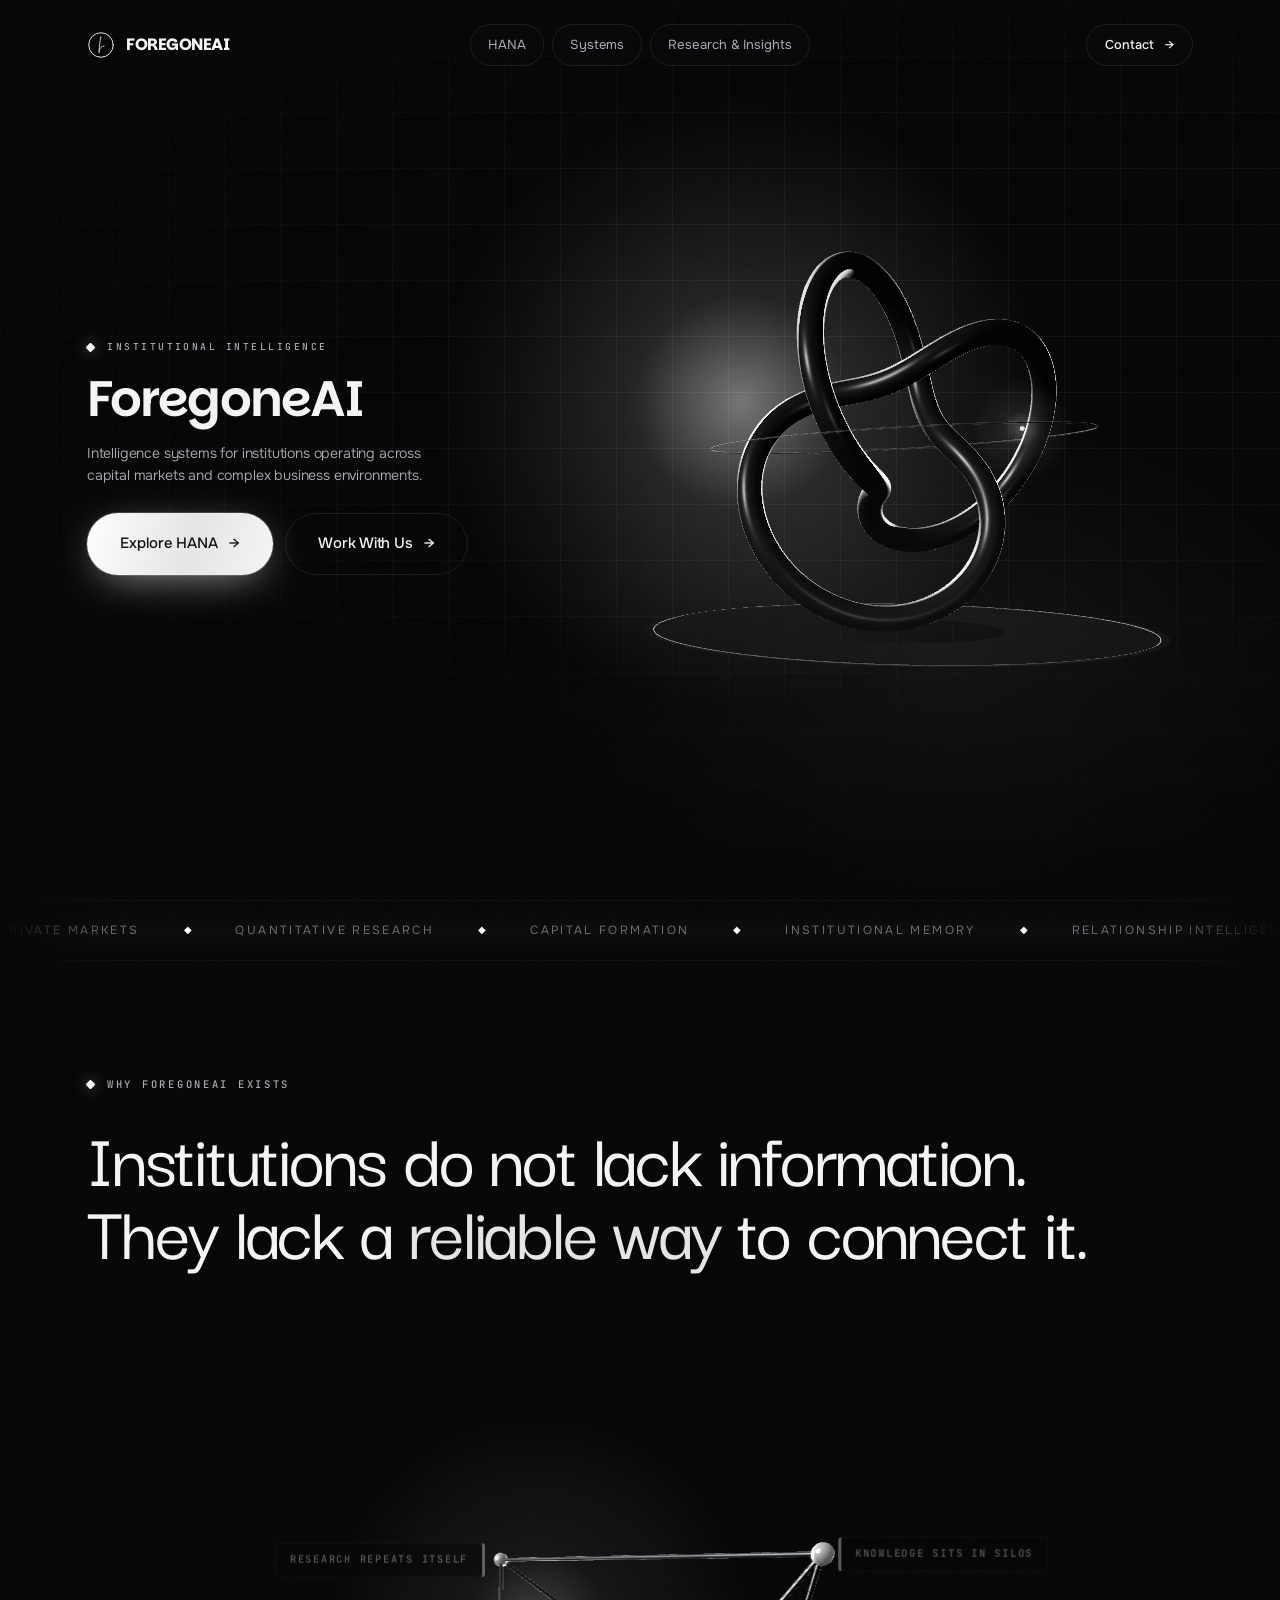
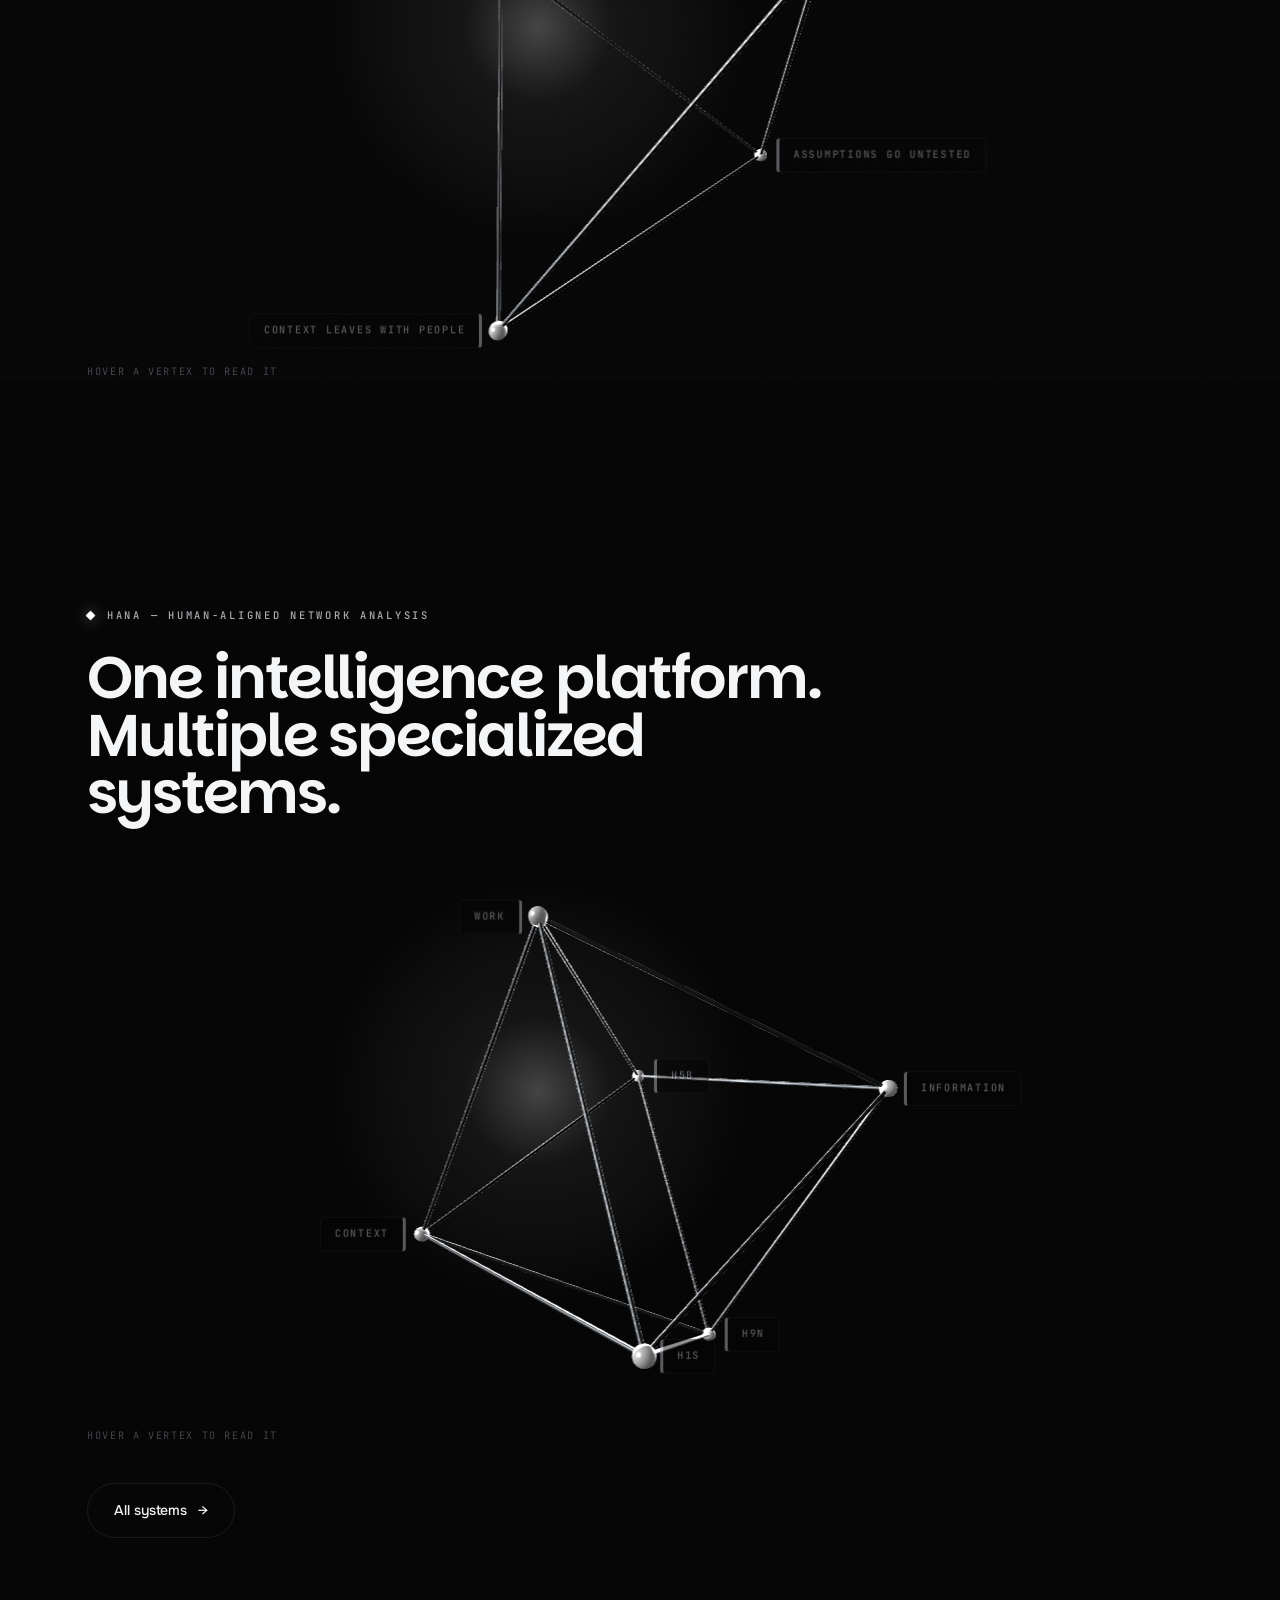
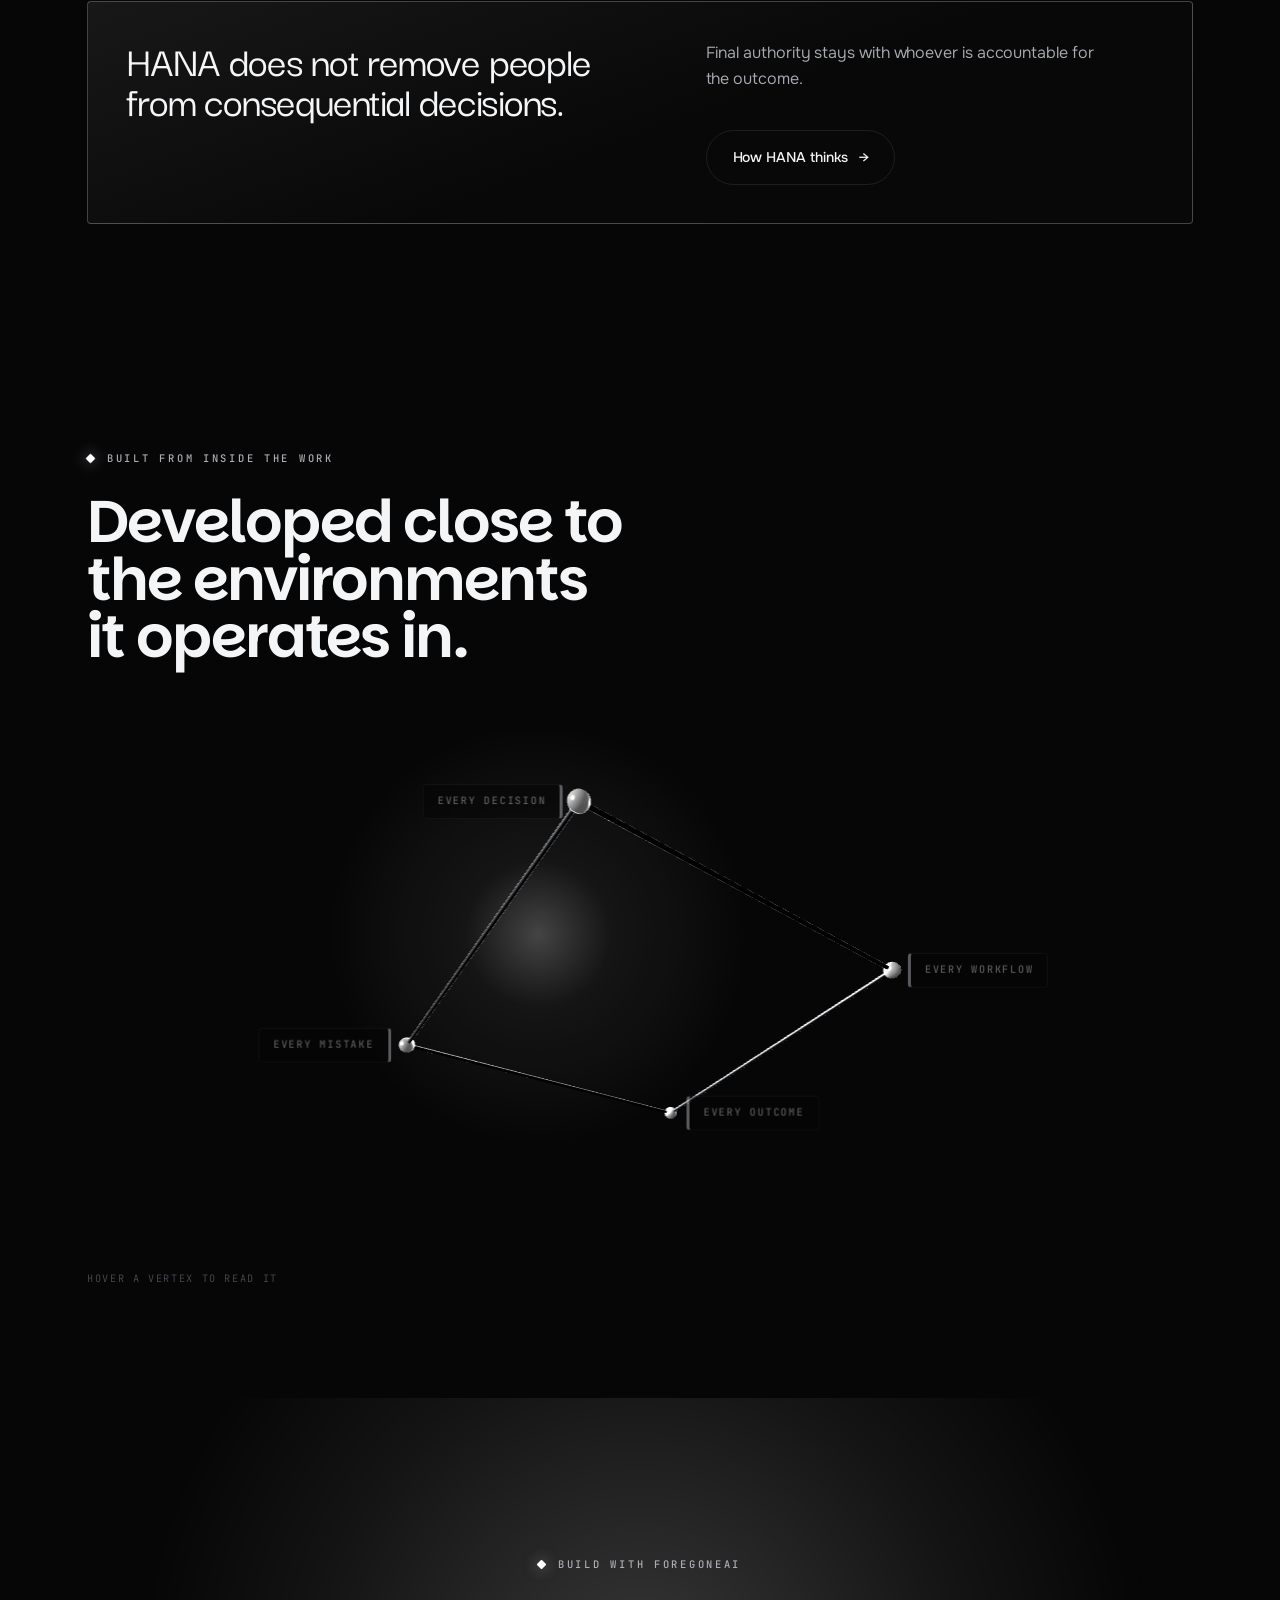
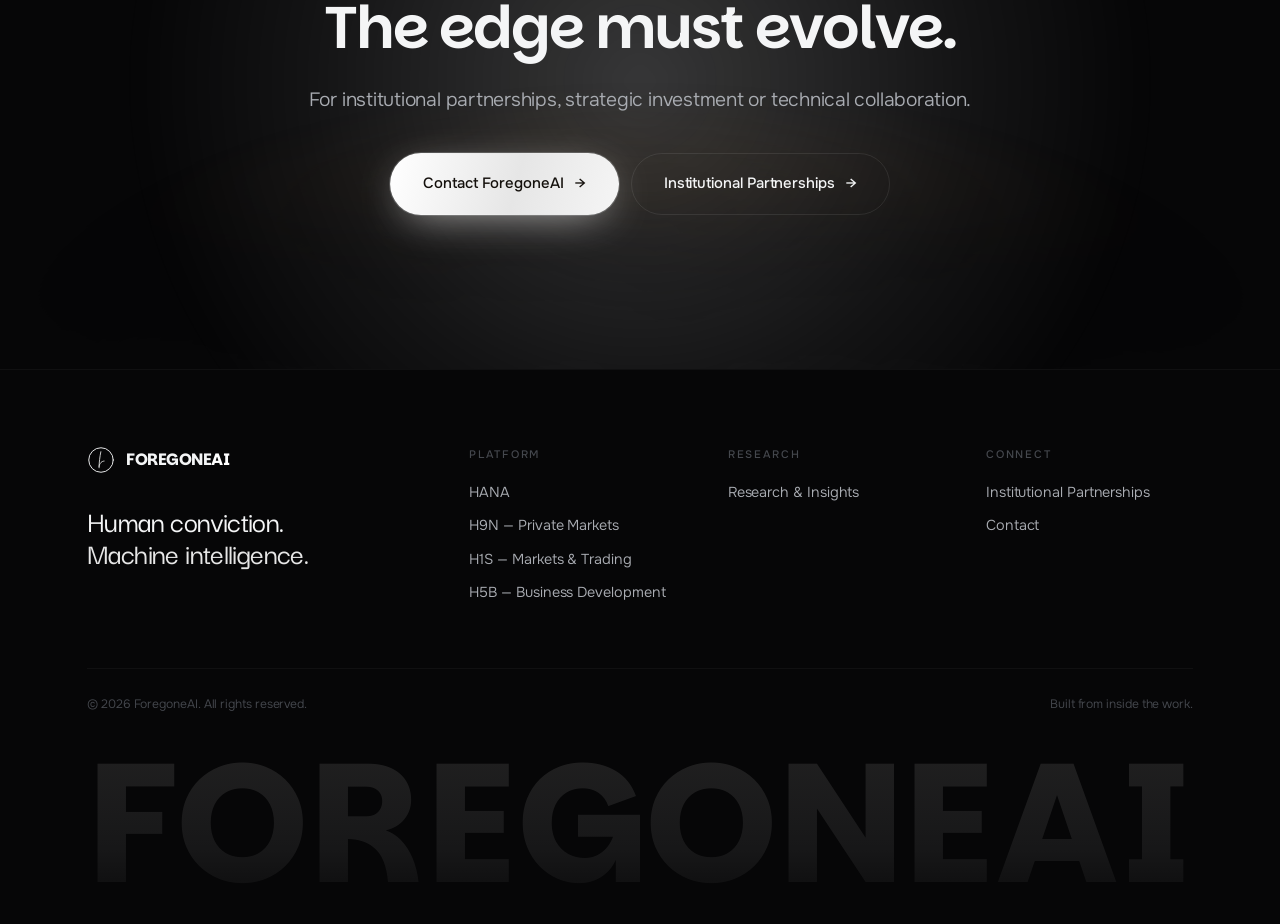
==== index.html @ c280de8a "Deploy foregone.ai" ====
<!DOCTYPE html>
<html lang="en">
<head>
<meta charset="utf-8">
<meta name="viewport" content="width=device-width, initial-scale=1, viewport-fit=cover">
<title>ForegoneAI | The Edge Must Evolve.</title>
<meta name="description" content="Intelligence systems for institutions operating across capital markets and complex business environments. HANA is our flagship platform.">
<meta name="theme-color" content="#08070A">
<meta property="og:title" content="ForegoneAI | The Edge Must Evolve.">
<meta property="og:description" content="Intelligence systems for institutions operating across capital markets and complex business environments. HANA is our flagship platform.">
<meta property="og:type" content="website">
<meta property="og:image" content="assets/img/hero-sphere-poster.webp">
<link rel="icon" href="assets/img/favicon.svg" type="image/svg+xml">
<link rel="apple-touch-icon" href="assets/img/apple-touch-icon.png">
<link rel="preload" href="assets/fonts/Onest-Variable.woff" as="font" type="font/woff" crossorigin>
<link rel="preload" href="assets/fonts/Parkinsans-Variable.woff" as="font" type="font/woff" crossorigin>
<link rel="preconnect" href="https://fonts.googleapis.com">
<link rel="preconnect" href="https://fonts.gstatic.com" crossorigin>
<link rel="stylesheet" href="https://fonts.googleapis.com/css2?family=JetBrains+Mono:wght@400;500;600&display=swap">
<link rel="stylesheet" href="assets/css/main.css">
</head>
<body>
<div class="bg-grid" aria-hidden="true"></div>
<a class="skip" href="#main">Skip to content</a>
<div class="grain" aria-hidden="true"></div>
<div class="progress" aria-hidden="true"></div>

<header class="nav">
  <div class="wrap nav__in">
    <a class="brand" href="./" aria-label="ForegoneAI &mdash; home">
      <svg class="brand__mark" viewBox="0 0 48 48" fill="none" stroke="currentColor"
           stroke-linecap="round" stroke-linejoin="round" aria-hidden="true">
        <circle cx="24" cy="24" r="21" stroke-width="1.61"/>
        <path d="M23.72 9.80C22.02 19.19 20.69 27.28 20.68 37.33" stroke-width="1.39"/>
        <path d="M20.73 34.92C21.53 28.75 25.81 25.98 29.28 25.81" stroke-width="1.39"/>
      </svg>
      <span>FOREGONE<em>AI</em></span>
    </a>
    <nav aria-label="Primary">
      <ul class="nav__links">
        <li><a href="hana/">HANA</a></li>
        <li><a href="systems/">Systems</a></li>
        <li><a href="research/">Research &amp; Insights</a></li>
      </ul>
    </nav>
    <div class="nav__cta">
      <a class="btn btn--sm" href="contact/">Contact <span class="arw" aria-hidden="true">&rarr;</span></a>
      <button class="burger" aria-label="Open menu" aria-expanded="false" aria-controls="drawer">
        <span></span><span></span>
      </button>
    </div>
  </div>
</header>

<div class="drawer" id="drawer" aria-hidden="true">
  <nav aria-label="Mobile">
    <ul class="drawer__links">
      <li><a href="./"><i>01</i> Home</a></li>
      <li><a href="hana/"><i>02</i> HANA</a></li>
      <li><a href="systems/"><i>03</i> Systems</a></li>
      <li><a href="research/"><i>04</i> Research &amp; Insights</a></li>
      <li><a href="contact/"><i>05</i> Contact</a></li>
    </ul>
  </nav>
  <div class="drawer__foot">
    <span>Human conviction. Machine intelligence.</span>
    <a href="contact/" class="tlink">Start a conversation <span class="arw">&rarr;</span></a>
  </div>
</div>

<main id="main">

<section class="hero hero--stage">
  <div class="hero__grid-bg" aria-hidden="true"></div>
  <canvas class="hero__gl" data-gl="knot" aria-hidden="true"></canvas>
  <div class="hero__scrim" aria-hidden="true"></div>

  <div class="hero__in wrap">
    <div class="stage">
      <div class="stage__copy">
        <p class="eyebrow eyebrow--dot">Institutional Intelligence</p>
        <h1 class="d1 rv-stack" data-scramble>
          <span class="rv-line"><span>ForegoneAI</span></span>
        </h1>
        <p class="lede" data-rv data-rv-delay="0.4">
          Intelligence systems for institutions operating across capital markets
          and complex business environments.
        </p>
        <div class="btn-row" data-rv data-rv-delay="0.55">
          <a class="btn btn--primary btn--lg" href="hana/">Explore HANA <span class="arw" aria-hidden="true">&rarr;</span></a>
          <a class="btn btn--lg" href="contact/">Work With Us <span class="arw" aria-hidden="true">&rarr;</span></a>
        </div>
      </div>

    </div>
  </div>
</section>

<div class="marquee" aria-hidden="true">
  <div class="marquee__track">
    <div>
      <span>Private Markets</span><i>&#9670;</i>
      <span>Quantitative Research</span><i>&#9670;</i>
      <span>Capital Formation</span><i>&#9670;</i>
      <span>Institutional Memory</span><i>&#9670;</i>
      <span>Relationship Intelligence</span><i>&#9670;</i>
      <span>Decision Infrastructure</span><i>&#9670;</i>
    </div>
  </div>
</div>

<section class="section">
  <div class="wrap">
    <p class="eyebrow eyebrow--dot" data-rv>Why ForegoneAI Exists</p>
    <h2 class="statement" data-rv>
      Institutions do not lack information.<br>
      They lack a <em>reliable way</em> to connect it.
    </h2>
  </div>
</section>

<!-- ======================================================================
     Constellation 01 — the four failure modes, on a tetrahedron.
     Each <li> is real content: title in .cstl__node-t, detail in .cstl__node-b.
     Without JS or WebGL it renders as a plain list; with it, each item is
     lifted onto a vertex and its detail opens in the readout box.
     ====================================================================== */ -->
<section class="section section--flush-t">
  <div class="wrap">
    <div class="cstl" data-cstl data-shape="tetra" data-rv>
      <canvas class="cstl__gl" aria-hidden="true"></canvas>
      <ul class="cstl__nodes">
        <li data-k="01">
          <button class="cstl__node" type="button"><span class="cstl__node-t">Knowledge sits in silos</span></button>
          <p class="cstl__node-b">Documents, models and data rooms never resolve into one picture.</p>
        </li>
        <li data-k="02">
          <button class="cstl__node" type="button"><span class="cstl__node-t">Context leaves with people</span></button>
          <p class="cstl__node-b">Years of reasoning walk out with whoever held it.</p>
        </li>
        <li data-k="03">
          <button class="cstl__node" type="button"><span class="cstl__node-t">Research repeats itself</span></button>
          <p class="cstl__node-b">The same market gets re-underwritten from scratch.</p>
        </li>
        <li data-k="04">
          <button class="cstl__node" type="button"><span class="cstl__node-t">Assumptions go untested</span></button>
          <p class="cstl__node-b">Downside gets examined after commitment, not before.</p>
        </li>
      </ul>
      <div class="cstl__panel" data-panel aria-live="polite"></div>
      <p class="cstl__hint">Hover a vertex to read it</p>
    </div>
  </div>
</section>

<!-- ======================================================================
     Constellation 02 — an octahedron: three capabilities above,
     three specialized systems below.
     ====================================================================== -->
<section class="section" id="hana">
  <div class="wrap">
    <div class="sec-head mb-l">
      <p class="eyebrow eyebrow--dot" data-rv>HANA &mdash; Human-Aligned Network Analysis</p>
      <h2 class="d2" data-rv>One intelligence platform.<br>Multiple specialized systems.</h2>
    </div>
    <div class="cstl" data-cstl data-shape="octa" data-rv>
      <canvas class="cstl__gl" aria-hidden="true"></canvas>
      <ul class="cstl__nodes">
        <li data-k="Connect">
          <button class="cstl__node" type="button"><span class="cstl__node-t">Information</span></button>
          <p class="cstl__node-b">Structured and unstructured sources, resolved into one layer.</p>
        </li>
        <li data-k="Preserve">
          <button class="cstl__node" type="button"><span class="cstl__node-t">Context</span></button>
          <p class="cstl__node-b">Decisions and outcomes become institutional memory.</p>
        </li>
        <li data-k="Coordinate">
          <button class="cstl__node" type="button"><span class="cstl__node-t">Work</span></button>
          <p class="cstl__node-b">Research, follow-ups and approvals, evidence attached.</p>
        </li>
        <li data-k="System &mdash; H9N">
          <a class="cstl__node" href="systems/#h9n"><span class="cstl__node-t">H9N</span></a>
          <p class="cstl__node-b">Private Markets Intelligence &mdash; sourcing, underwriting, diligence and relationship mapping.</p>
        </li>
        <li data-k="System &mdash; H1S">
          <a class="cstl__node" href="systems/#h1s"><span class="cstl__node-t">H1S</span></a>
          <p class="cstl__node-b">Market &amp; Trading Intelligence &mdash; market data, quantitative research, model governance, execution.</p>
        </li>
        <li data-k="System &mdash; H5B">
          <a class="cstl__node" href="systems/#h5b"><span class="cstl__node-t">H5B</span></a>
          <p class="cstl__node-b">Business Development Intelligence &mdash; prospect research, relationship context, pipeline and sales.</p>
        </li>
      </ul>
      <div class="cstl__panel" data-panel aria-live="polite"></div>
      <p class="cstl__hint">Hover a vertex to read it</p>
    </div>

    <div class="btn-row" data-rv><a class="btn" href="systems/">All systems <span class="arw" aria-hidden="true">&rarr;</span></a></div>

    <div class="panel panel--amber mt-l" data-rv>
      <div class="split split--wide-l split--top">
        <p class="statement" style="font-size:clamp(1.7rem,3.4vw,2.9rem)">
          HANA does not remove people from consequential decisions.
        </p>
        <div>
          <p class="body-lg">Final authority stays with whoever is accountable for the outcome.</p>
          <div class="btn-row"><a class="btn" href="hana/">How HANA thinks <span class="arw" aria-hidden="true">&rarr;</span></a></div>
        </div>
      </div>
    </div>
  </div>
</section>

<!-- ======================================================================
     Constellation 03 — the build loop, on a closed four-point ring.
     ====================================================================== -->
<section class="section">
  <div class="wrap">
    <div class="sec-head mb-l">
      <p class="eyebrow eyebrow--dot" data-rv>Built From Inside the Work</p>
      <h2 class="d2" data-rv>Developed close to the environments it operates in.</h2>
    </div>
    <div class="cstl" data-cstl data-shape="ring" data-rv>
      <canvas class="cstl__gl" aria-hidden="true"></canvas>
      <ul class="cstl__nodes">
        <li data-k="Loop &mdash; 01">
          <button class="cstl__node" type="button"><span class="cstl__node-t">Every workflow</span></button>
          <p class="cstl__node-b">Exposes a constraint.</p>
        </li>
        <li data-k="Loop &mdash; 02">
          <button class="cstl__node" type="button"><span class="cstl__node-t">Every decision</span></button>
          <p class="cstl__node-b">Reveals missing context.</p>
        </li>
        <li data-k="Loop &mdash; 03">
          <button class="cstl__node" type="button"><span class="cstl__node-t">Every mistake</span></button>
          <p class="cstl__node-b">Identifies what the system must understand next.</p>
        </li>
        <li data-k="Loop &mdash; 04">
          <button class="cstl__node" type="button"><span class="cstl__node-t">Every outcome</span></button>
          <p class="cstl__node-b">Strengthens the knowledge behind it.</p>
        </li>
      </ul>
      <div class="cstl__panel" data-panel aria-live="polite"></div>
      <p class="cstl__hint">Hover a vertex to read it</p>
    </div>
  </div>
</section>

<section class="cta">
  <div class="cta__glow" aria-hidden="true"></div>
  <canvas class="cta__field" data-field aria-hidden="true"></canvas>
  <div class="wrap wrap--narrow">
    <p class="eyebrow eyebrow--dot" data-rv style="justify-content:center">Build With ForegoneAI</p>
    <h2 class="d2" data-rv>The edge must evolve.</h2>
    <p class="lede mt-m" data-rv data-rv-delay="0.1">For institutional partnerships, strategic investment or technical collaboration.</p>
    <div class="btn-row" data-rv data-rv-delay="0.18">
      <a class="btn btn--primary btn--lg" href="contact/">Contact ForegoneAI <span class="arw" aria-hidden="true">&rarr;</span></a>
      <a class="btn btn--lg" href="contact/#partnership">Institutional Partnerships <span class="arw" aria-hidden="true">&rarr;</span></a>
    </div>
  </div>
</section>

</main>

<footer class="foot">
  <div class="wrap">
    <div class="foot__grid">
      <div>
        <a class="brand" href="./">
          <svg class="brand__mark" viewBox="0 0 48 48" fill="none" stroke="currentColor"
               stroke-linecap="round" stroke-linejoin="round" aria-hidden="true">
            <circle cx="24" cy="24" r="21" stroke-width="1.61"/>
            <path d="M23.72 9.80C22.02 19.19 20.69 27.28 20.68 37.33" stroke-width="1.39"/>
            <path d="M20.73 34.92C21.53 28.75 25.81 25.98 29.28 25.81" stroke-width="1.39"/>
          </svg>
          <span>FOREGONE<em>AI</em></span>
        </a>
        <p class="foot__tag">Human conviction.<br><em>Machine intelligence.</em></p>
      </div>
      <div>
        <h4>Platform</h4>
        <ul>
          <li><a href="hana/">HANA</a></li>
          <li><a href="systems/#h9n">H9N &mdash; Private Markets</a></li>
          <li><a href="systems/#h1s">H1S &mdash; Markets &amp; Trading</a></li>
          <li><a href="systems/#h5b">H5B &mdash; Business Development</a></li>
        </ul>
      </div>
      <div>
        <h4>Research</h4>
        <ul>
          <li><a href="research/">Research &amp; Insights</a></li>
        </ul>
      </div>
      <div>
        <h4>Connect</h4>
        <ul>
          <li><a href="contact/#partnership">Institutional Partnerships</a></li>
          <li><a href="contact/">Contact</a></li>
        </ul>
      </div>
    </div>
    <div class="foot__bar">
      <span>&copy; <span data-year>2026</span> ForegoneAI. All rights reserved.</span>
      <span>Built from inside the work.</span>
    </div>
    <svg class="foot__word" viewBox="0 0 918 112" preserveAspectRatio="xMidYMid meet" aria-hidden="true">
      <defs>
        <linearGradient id="footWordFade" x1="0" y1="0" x2="0" y2="1">
          <stop offset="0" stop-color="#EDE8E1" stop-opacity=".13"/>
          <stop offset=".62" stop-color="#FFFFFF" stop-opacity=".07"/>
          <stop offset="1" stop-color="#FFFFFF" stop-opacity="0"/>
        </linearGradient>
      </defs>
      <text x="459" y="105" text-anchor="middle" textLength="918" lengthAdjust="spacing">FOREGONEAI</text>
    </svg>
  </div>
</footer>

<script src="assets/js/vendor/three.min.js" defer></script>
<script src="assets/js/main.js" defer></script>
</body>
</html>
---- assets/css/main.css ----
/* ==========================================================================
   ForegoneAI — HANA
   Design system
   ========================================================================== */

/* ---------- Fonts ---------- */
@font-face {
  font-family: "Parkinsans";
  src: url("../fonts/Parkinsans-Variable.woff") format("woff-variations"),
       url("../fonts/Parkinsans-Variable.woff") format("woff");
  font-weight: 300 800;
  font-display: swap;
}
@font-face {
  font-family: "Onest";
  src: url("../fonts/Onest-Variable.woff") format("woff-variations"),
       url("../fonts/Onest-Variable.woff") format("woff");
  font-weight: 100 900;
  font-display: swap;
}
@font-face {
  font-family: "Darker Grotesque";
  src: url("../fonts/DarkerGrotesque-Variable.woff") format("woff-variations"),
       url("../fonts/DarkerGrotesque-Variable.woff") format("woff");
  font-weight: 300 900;
  font-display: swap;
}

/* ---------- Tokens ---------- */
:root {
  /* surfaces */
  --bg:          #060607;
  --bg-1:        #0A0A0C;
  --bg-2:        #0E0E11;
  --bg-raise:    #141417;
  --line:        rgba(255, 255, 255, 0.085);
  --line-soft:   rgba(255, 255, 255, 0.045);
  --glass:       rgba(255, 255, 255, 0.025);

  /* ink — a pure neutral ramp; the reference has no hue anywhere in it */
  --ink:         #F4F5F6;
  --ink-2:       #A9ACB2;
  --ink-3:       #71757C;
  --ink-4:       #45484E;

  /* accents pulled from the HANA renders */
  --amber:       #E6E6E6;
  --amber-hot:   #FFFFFF;
  --amber-soft:  #F5F5F5;
  --amber-deep:  #4D4D4D;
  --dusk-teal:   #A6A6A6;
  --dusk-rose:   #C4C4C4;
  --concrete:    #8C8C8C;

  --amber-glow:  0 0 0 1px rgba(255,255,255,.28), 0 8px 40px -8px rgba(255,255,255,.35);

  /* signature glow accent — used sparingly: live states, data, geometry */
  /* the accent is light itself — one white source, used sparingly */
  --glow:        #FFFFFF;
  --glow-soft:   #E8EDF3;
  --glow-deep:   #5A6068;
  --glow-rgb:    236, 241, 247;

  /* type */
  --f-display: "Parkinsans", "Helvetica Neue", Arial, sans-serif;
  --f-body:    "Onest", "Helvetica Neue", Arial, sans-serif;
  --f-alt:     "Darker Grotesque", "Onest", sans-serif;
  --f-mono:    "JetBrains Mono", ui-monospace, "SF Mono", Menlo, Consolas, monospace;

  /* rhythm */
  --gutter: clamp(22px, 6.8vw, 96px);
  --maxw: 1400px;
  --nav-h: 74px;      /* 16px pad + 58px bar — the line the hero hangs from */
  --sec-y: clamp(76px, 8.6vw, 136px);

  /* motion */
  --e-out: cubic-bezier(.16, 1, .3, 1);
  --e-io:  cubic-bezier(.65, .05, .36, 1);
}

/* ---------- Reset ---------- */
*, *::before, *::after { box-sizing: border-box; }
* { margin: 0; padding: 0; }
html {
  scroll-behavior: smooth;
  -webkit-text-size-adjust: 100%;
}
body {
  background: var(--bg);
  color: var(--ink);
  font-family: var(--f-body);
  font-size: clamp(15px, 1.02vw, 17px);
  line-height: 1.62;
  font-weight: 350;
  letter-spacing: -0.005em;
  -webkit-font-smoothing: antialiased;
  -moz-osx-font-smoothing: grayscale;
  overflow-x: hidden;
  text-rendering: optimizeLegibility;
}
img, video, canvas, svg { display: block; max-width: 100%; }
a { color: inherit; text-decoration: none; }
button, input, textarea, select { font: inherit; color: inherit; }
::selection { background: var(--glow); color: #0A0806; }

/* Focus */
:focus-visible {
  outline: 2px solid var(--glow);
  outline-offset: 3px;
  border-radius: 2px;
}

/* Scrollbar */
::-webkit-scrollbar { width: 10px; }
::-webkit-scrollbar-track { background: var(--bg); }
::-webkit-scrollbar-thumb {
  background: #241F1B;
  border: 3px solid var(--bg);
  border-radius: 10px;
}
::-webkit-scrollbar-thumb:hover { background: var(--amber-deep); }

/* ---------- Layout ---------- */
.wrap {
  width: 100%;
  max-width: var(--maxw);
  margin-inline: auto;
  padding-inline: var(--gutter);
}
.wrap--narrow { max-width: 940px; }
/* keep anchor targets clear of the fixed nav */
[id] { scroll-margin-top: clamp(92px, 12vh, 132px); }
.section { padding-block: var(--sec-y); position: relative; }
.section--tight { padding-block: clamp(56px, 7vw, 104px); }
.section--flush-t { padding-top: 0; }
.section--flush-b { padding-bottom: 0; }
.hr {
  height: 1px;
  background: var(--line-soft);
  border: 0;
}

/* ---------- Typography ---------- */
.display,
h1, h2, h3 {
  font-family: var(--f-display);
  font-weight: 600;
  line-height: 0.98;
  letter-spacing: -0.035em;
  text-wrap: balance;
}
.d1 { font-size: clamp(2.9rem, 7.4vw, 6.4rem); font-weight: 600; }
.d2 { font-size: clamp(2.1rem, 4.6vw, 3.85rem); }
.d3 { font-size: clamp(1.55rem, 2.6vw, 2.25rem); letter-spacing: -0.028em; line-height: 1.06; }
.d4 {
  font-family: var(--f-body);
  font-size: clamp(1.05rem, 1.35vw, 1.2rem);
  font-weight: 500;
  letter-spacing: -0.015em;
  line-height: 1.3;
}

.lede {
  font-size: clamp(1.06rem, 1.5vw, 1.32rem);
  line-height: 1.55;
  color: var(--ink-2);
  font-weight: 340;
  letter-spacing: -0.012em;
  text-wrap: pretty;
}
.body-lg { font-size: clamp(1rem, 1.15vw, 1.09rem); color: var(--ink-2); }
p { color: var(--ink-2); text-wrap: pretty; }
p + p { margin-top: 1.05em; }
.ink   { color: var(--ink); }
.muted { color: var(--ink-3); }
strong, b { color: var(--ink); font-weight: 600; }

/* statement type — Darker Grotesque, very large */
.statement {
  font-family: var(--f-alt);
  font-weight: 500;
  font-size: clamp(2.4rem, 6.2vw, 5.4rem);
  line-height: 0.92;
  letter-spacing: -0.028em;
  color: var(--ink);
  text-wrap: balance;
}
.statement em {
  font-style: normal;
  color: var(--amber);
}

/* eyebrow / section index */
/* Section label — an editorial kicker, not a chip. A hairline rule that
   fades out, then wide-tracked small caps. Labels shouldn't look clickable. */
.eyebrow {
  display: inline-flex;
  align-items: center;
  gap: 13px;
  font-family: var(--f-mono);
  font-size: 0.655rem;
  font-weight: 500;
  letter-spacing: 0.26em;
  text-transform: uppercase;
  color: var(--ink-3);
  margin-bottom: 26px;
}
.eyebrow::before {
  content: "";
  width: 7px; height: 7px;
  border-radius: 1px;
  transform: rotate(45deg);
  background: rgba(237, 232, 225, .4);
  flex: none;
}
/* accent variant — the rule carries the signature colour instead of a lamp */
.eyebrow--dot {
  padding: 0;
  border: 0;
  border-radius: 0;
  background: none;
  color: var(--ink-2);
}
.eyebrow--dot::before {
  width: 7px; height: 7px;
  border-radius: 1px;
  transform: rotate(45deg);
  background: var(--glow);
  box-shadow: 0 0 14px rgba(var(--glow-rgb), .5);
}
@keyframes pulse {
  0%,100% { opacity: 1; transform: scale(1); }
  50%     { opacity: .45; transform: scale(.8); }
}

.sec-head { max-width: 78ch; }
.sec-head .d2 + .lede { margin-top: 22px; }

/* ---------- Buttons ---------- */
.btn {
  --pad: 15px 26px;
  position: relative;
  display: inline-flex;
  align-items: center;
  gap: 11px;
  padding: var(--pad);
  border-radius: 100px;
  border: 1px solid var(--line);
  font-size: 0.875rem;
  font-weight: 500;
  letter-spacing: -0.005em;
  color: var(--ink);
  background: transparent;
  cursor: pointer;
  overflow: hidden;
  isolation: isolate;
  transition: color .45s var(--e-out), border-color .45s var(--e-out), transform .45s var(--e-out);
  white-space: nowrap;
}
.btn::after {
  content: "";
  position: absolute; inset: 0;
  z-index: -1;
  background: linear-gradient(105deg, var(--amber-hot), var(--amber) 55%, var(--amber-soft));
  transform: translateY(101%);
  transition: transform .55s var(--e-out);
}
.btn:hover { color: #14100C; border-color: transparent; }
.btn:hover::after { transform: translateY(0); }
.btn:active { transform: scale(.975); }
.btn .arw { transition: transform .45s var(--e-out); }
.btn:hover .arw { transform: translateX(4px); }

.btn--primary {
  color: #14100C;
  border-color: transparent;
  background: linear-gradient(105deg, var(--amber-hot), var(--amber) 55%, var(--amber-soft));
  box-shadow: 0 10px 44px -14px rgba(255,255,255,.75), 0 0 0 1px rgba(var(--glow-rgb), .18);
}
.btn--primary::after {
  background: var(--ink);
  transform: translateY(101%);
}
.btn--primary:hover { color: #0A0806; }
.btn--lg { --pad: 18px 32px; font-size: 0.93rem; }
.btn--sm { --pad: 10px 18px; font-size: 0.8rem; }

.btn-row {
  display: flex;
  flex-wrap: wrap;
  gap: 12px;
  margin-top: 38px;
}

/* text link with underline sweep */
.tlink {
  display: inline-flex;
  align-items: center;
  gap: 9px;
  font-size: .875rem;
  font-weight: 500;
  color: var(--amber);
  padding-bottom: 3px;
  background-image: linear-gradient(var(--amber), var(--amber));
  background-size: 0% 1px;
  background-repeat: no-repeat;
  background-position: 0 100%;
  transition: background-size .5s var(--e-out);
}
.tlink:hover { background-size: 100% 1px; }
.tlink .arw { transition: transform .4s var(--e-out); }
.tlink:hover .arw { transform: translateX(4px); }

/* ---------- Sitewide technical grid backdrop ---------- */
.bg-grid {
  position: fixed;
  inset: 0;
  z-index: -1;
  pointer-events: none;
  background-image:
    linear-gradient(rgba(255,255,255,.035) 1px, transparent 1px),
    linear-gradient(90deg, rgba(255,255,255,.035) 1px, transparent 1px);
  background-size: 56px 56px;
  -webkit-mask-image: radial-gradient(135% 105% at 50% 0%, #000 22%, rgba(0,0,0,.45) 62%, transparent 100%);
  mask-image: radial-gradient(135% 105% at 50% 0%, #000 22%, rgba(0,0,0,.45) 62%, transparent 100%);
}

/* ---------- Grain + vignette overlays ---------- */
.grain {
  position: fixed;
  inset: -120%;
  z-index: 9998;
  pointer-events: none;
  opacity: .028;
  background-image: url("data:image/svg+xml,%3Csvg xmlns='http://www.w3.org/2000/svg' width='220' height='220'%3E%3Cfilter id='n'%3E%3CfeTurbulence type='fractalNoise' baseFrequency='.82' numOctaves='3' stitchTiles='stitch'/%3E%3C/filter%3E%3Crect width='100%25' height='100%25' filter='url(%23n)'/%3E%3C/svg%3E");
  animation: grainShift 7s steps(6) infinite;
  will-change: transform;
}
@keyframes grainShift {
  0%   { transform: translate(0,0); }
  20%  { transform: translate(-3%, 2%); }
  40%  { transform: translate(2%, -3%); }
  60%  { transform: translate(-2%, -2%); }
  80%  { transform: translate(3%, 1%); }
  100% { transform: translate(0,0); }
}

/* ---------- Progress bar ---------- */
.progress {
  position: fixed;
  top: 0; left: 0;
  height: 2px; width: 100%;
  transform-origin: 0 50%;
  transform: scaleX(0);
  background: linear-gradient(90deg, var(--glow-deep), var(--glow), var(--glow-soft));
  box-shadow: 0 0 10px rgba(var(--glow-rgb), .6);
  z-index: 900;
}

/* ==========================================================================
   Nav
   ========================================================================== */
.nav {
  position: fixed;
  inset: 0 0 auto 0;
  z-index: 800;
  padding-top: 16px;
}
.nav__in {
  display: grid;
  grid-template-columns: 1fr auto 1fr;
  align-items: center;
  gap: 20px;
  height: 58px;
}
.brand {
  display: inline-flex;
  align-items: center;
  gap: 11px;
  font-family: var(--f-display);
  font-weight: 700;
  font-size: 1.03rem;
  letter-spacing: -0.03em;
  flex: none;
  justify-self: start;
}
.brand__mark {
  width: 28px; height: 28px;
  flex: none;
  color: var(--ink);
  transition: color .45s var(--e-out), transform .6s var(--e-out);
}
.brand:hover .brand__mark { color: var(--glow); transform: scale(1.06); }
.brand em { font-style: normal; color: var(--glow); }

.nav__links {
  display: flex;
  align-items: center;
  gap: 8px;
  list-style: none;
  justify-self: center;
}
.nav__links a {
  position: relative;
  display: block;
  padding: 9px 17px;
  font-size: .82rem;
  font-weight: 400;
  color: var(--ink-2);
  border-radius: 100px;
  border: 1px solid var(--line);
  background: rgba(10, 9, 12, .55);
  backdrop-filter: blur(18px) saturate(140%);
  -webkit-backdrop-filter: blur(18px) saturate(140%);
  transition: color .35s var(--e-out), background .35s var(--e-out), border-color .35s var(--e-out);
}
.nav__links a:hover { color: var(--ink); border-color: var(--glow); }
.nav__links a.is-active {
  color: var(--bg);
  background: var(--ink);
  border-color: var(--ink);
}
.nav__cta {
  display: flex;
  align-items: center;
  gap: 10px;
  flex: none;
  justify-self: end;
}
.nav__cta .btn {
  border: 1px solid var(--line);
  background: rgba(10, 9, 12, .55);
  backdrop-filter: blur(18px) saturate(140%);
  -webkit-backdrop-filter: blur(18px) saturate(140%);
}

.burger {
  display: none;
  width: 42px; height: 42px;
  border: 1px solid var(--line);
  border-radius: 50%;
  background: transparent;
  cursor: pointer;
  position: relative;
}
.burger span {
  position: absolute;
  left: 12px; right: 12px;
  height: 1.2px;
  background: var(--ink);
  transition: transform .45s var(--e-out), opacity .3s;
}
.burger span:nth-child(1) { top: 17px; }
.burger span:nth-child(2) { top: 23px; }
body.menu-open .burger span:nth-child(1) { transform: translateY(3px) rotate(45deg); }
body.menu-open .burger span:nth-child(2) { transform: translateY(-3px) rotate(-45deg); }

/* mobile drawer */
.drawer {
  position: fixed;
  inset: 0;
  z-index: 790;
  background: var(--bg);
  padding: 100px var(--gutter) 40px;
  display: flex;
  flex-direction: column;
  justify-content: space-between;
  clip-path: inset(0 0 100% 0);
  transition: clip-path .7s var(--e-out);
  overflow-y: auto;
}
body.menu-open .drawer { clip-path: inset(0 0 0 0); }
body.menu-open { overflow: hidden; }
.drawer__links { list-style: none; }
.drawer__links li { overflow: hidden; border-bottom: 1px solid var(--line-soft); }
.drawer__links a {
  display: flex;
  align-items: baseline;
  gap: 14px;
  padding: 16px 0;
  font-family: var(--f-display);
  font-size: clamp(1.7rem, 8vw, 2.5rem);
  font-weight: 600;
  letter-spacing: -0.035em;
  transform: translateY(110%);
  transition: transform .7s var(--e-out), color .3s;
}
.drawer__links a:hover { color: var(--amber); }
.drawer__links a i {
  font-style: normal;
  font-family: var(--f-body);
  font-size: .68rem;
  letter-spacing: .16em;
  color: var(--ink-4);
}
body.menu-open .drawer__links a { transform: translateY(0); }
body.menu-open .drawer__links li:nth-child(1) a { transition-delay: .08s; }
body.menu-open .drawer__links li:nth-child(2) a { transition-delay: .14s; }
body.menu-open .drawer__links li:nth-child(3) a { transition-delay: .20s; }
body.menu-open .drawer__links li:nth-child(4) a { transition-delay: .26s; }
body.menu-open .drawer__links li:nth-child(5) a { transition-delay: .32s; }
body.menu-open .drawer__links li:nth-child(6) a { transition-delay: .38s; }
body.menu-open .drawer__links li:nth-child(7) a { transition-delay: .44s; }
.drawer__foot {
  margin-top: 40px;
  display: flex; flex-wrap: wrap; gap: 16px;
  justify-content: space-between; align-items: center;
  font-size: .78rem; color: var(--ink-3);
}

/* ==========================================================================
   Hero
   ========================================================================== */
.hero {
  position: relative;
  /* svh is the small viewport — the height with Safari's URL bar SHOWING — so
     the hero never grows taller than the screen and then shrink-jumps when the
     bar collapses. The vh line before it is the fallback for iOS below 15.4. */
  min-height: 100vh;
  min-height: 100svh;
  display: flex;
  align-items: flex-end;
  padding-bottom: clamp(48px, 7vw, 96px);
  padding-top: 130px;
  overflow: hidden;
  isolation: isolate;
}
/* every hero runs the same height, so the copy lands on the same line on every
   page — a shorter sub-page hero leaves its copy floating with dead space under
   it and reads as a different layout */
.hero--sub { min-height: 100vh; min-height: 100svh; }
/* every hero anchors its copy to the bottom-left, so the form has the whole
   upper frame to itself and the two read as one diagonal instead of two blocks
   at the same eye level */
.hero { padding-bottom: clamp(40px, 5.4vw, 74px); }
/* index.html hero visual stack (no video) — grid, 3D geometry, scanline */
/* soft light bloom behind the geometry — gives the object atmosphere and
   depth instead of flat wire-on-black */
.hero__aura {
  position: absolute;
  top: 54%; left: 50%;
  width: min(1180px, 94vw);
  aspect-ratio: 1;
  transform: translate(-50%, -50%);
  z-index: -7;
  pointer-events: none;
  background: radial-gradient(circle,
    rgba(var(--glow-rgb), .2),
    rgba(var(--glow-rgb), .07) 36%,
    transparent 68%);
  filter: blur(30px);
  animation: aura 12s var(--e-io) infinite;
}
@keyframes aura {
  0%,100% { transform: translate(-50%,-50%) scale(1);    opacity: 1; }
  50%     { transform: translate(-50%,-50%) scale(1.07); opacity: .8; }
}
.hero__grid-bg {
  position: absolute;
  inset: 0;
  z-index: -8;
  background-image:
    linear-gradient(rgba(255,255,255,.028) 1px, transparent 1px),
    linear-gradient(90deg, rgba(255,255,255,.028) 1px, transparent 1px);
  background-size: 56px 56px;
  -webkit-mask-image: radial-gradient(115% 85% at 50% 28%, #000 42%, transparent 88%);
  mask-image: radial-gradient(115% 85% at 50% 28%, #000 42%, transparent 88%);
}
.hero__gl {
  position: absolute;
  inset: 0;
  width: 100%;
  height: 100%;
  z-index: -6;
  pointer-events: none;
}
.hero__scan {
  position: absolute;
  inset: 0;
  z-index: -5;
  overflow: hidden;
  pointer-events: none;
  opacity: .6;
}
.hero__scan::before {
  content: "";
  position: absolute;
  left: 0; right: 0; top: -160px;
  height: 160px;
  background: linear-gradient(180deg, transparent, rgba(var(--glow-rgb), .12), transparent);
  animation: scan 9s linear infinite;
}
@keyframes scan {
  0%   { transform: translateY(0); }
  100% { transform: translateY(160vh); }
}

/* sub-pages still use a video-backed hero (unchanged) */
.hero__media {
  position: absolute;
  inset: 0;
  z-index: -3;
  overflow: hidden;
}
.hero__media video,
.hero__media img {
  width: 100%; height: 100%;
  object-fit: cover;
  transform: scale(1.06);
  will-change: transform;
}
.hero__scrim {
  position: absolute;
  inset: 0;
  z-index: -2;
  background:
    linear-gradient(180deg, rgba(6,6,7,.86) 0%, rgba(6,6,7,.32) 34%, rgba(6,6,7,.72) 72%, var(--bg) 100%),
    radial-gradient(120% 80% at 50% 100%, rgba(6,6,7,.86), transparent 62%);
}
/* index.html hero — directional scrim: heavy on the left so the copy sits on
   calm darkness, clearing to the right so the geometry reads at full presence */
.hero__scrim--thin {
  background:
    linear-gradient(90deg,
      rgba(6,6,7,.94) 0%,
      rgba(6,6,7,.88) 20%,
      rgba(6,6,7,.66) 36%,
      rgba(6,6,7,.38) 52%,
      rgba(6,6,7,.16) 68%,
      rgba(6,6,7,.05) 82%,
      transparent 92%),
    linear-gradient(180deg, rgba(6,6,7,.72) 0%, transparent 24%, transparent 60%, var(--bg) 100%);
}
/* ----------------------------------------------------------------------
   The stage — copy on the left, the object on the right.

   The two were sharing the same ground before, and a form lit this hard will
   always win that fight: its rim is the brightest thing on the page. Giving
   each a half removes the argument entirely, and the copy gets to sit on flat
   black where small type belongs.
   ---------------------------------------------------------------------- */
.hero--stage { align-items: center; padding-top: calc(var(--nav-h) + 4px); }
.hero--stage .hero__in { width: 100%; }

.stage {
  display: grid;
  grid-template-columns: minmax(0, 1fr) minmax(0, 1fr);
  align-items: center;
  gap: clamp(24px, 5vw, 72px);
}
.stage__copy { max-width: 470px; }
.stage__copy .eyebrow { margin-bottom: 20px; }
.stage__copy .d1 {
  font-size: clamp(2.1rem, 3.9vw, 3.3rem);
  letter-spacing: -0.038em;
  line-height: 1.04;
  margin-bottom: 0;
}
.stage__copy .lede {
  margin-top: clamp(14px, 2vh, 22px);
  max-width: 40ch;
  font-size: clamp(.88rem, 1vw, 1rem);
  color: var(--ink-2);
}
.stage__copy .btn-row { margin-top: clamp(20px, 3vh, 32px); }

/* the short index, under the copy in the same column */
.stage__index {
  list-style: none;
  display: grid;
  grid-auto-flow: column;
  grid-auto-columns: 1fr;
  gap: clamp(14px, 2vw, 26px);
  margin-top: clamp(26px, 4vh, 44px);
  padding-top: clamp(16px, 2.2vh, 22px);
  border-top: 1px solid var(--line-soft);
}
.stage__index a { display: grid; gap: 4px; color: inherit; }
.stage__k {
  font-family: var(--f-mono);
  font-size: .64rem;
  letter-spacing: .2em;
  text-transform: uppercase;
  color: var(--ink-4);
}
.stage__v { font-size: .82rem; color: var(--ink-2); line-height: 1.35; }
.stage__index a:hover .stage__v { color: var(--ink); }

/* the room: a low floor bloom under the object, and a bed under the copy */
.hero--stage .hero__scrim {
  background:
    radial-gradient(46% 40% at 74% 72%, rgba(255,255,255,.05), transparent 70%),
    linear-gradient(90deg, rgba(6,6,7,.72) 0%, rgba(6,6,7,.34) 34%, transparent 52%),
    linear-gradient(180deg, rgba(6,6,7,.80) 0%, rgba(6,6,7,.22) 20%, transparent 42%),
    linear-gradient(180deg, transparent 66%, rgba(6,6,7,.68) 88%, var(--bg) 100%);
}

@media (max-width: 860px) {
  /* stack: copy first, the object gets the lower half of the frame */
  .stage { grid-template-columns: minmax(0, 1fr); align-content: start; }
  .stage__copy { max-width: none; }
  .stage__index { grid-auto-flow: row; gap: 12px; }
  .stage__index a { grid-template-columns: 4.4rem 1fr; align-items: baseline; gap: 12px; }
}

.hero__net {
  position: absolute;
  inset: 0;
  width: 100%;
  height: 100%;
  z-index: -1;
  opacity: .5;
  pointer-events: none;
}
.hero__frame {
  position: absolute;
  inset: 0;
  z-index: 2;
  pointer-events: none;
}
.hero__frame i {
  position: absolute;
  width: 22px; height: 22px;
  border-color: rgba(var(--glow-rgb), .55);
}
.hero__frame i:nth-child(1) { top: 22px; left: var(--gutter); border-top: 1.5px solid; border-left: 1.5px solid; }
.hero__frame i:nth-child(2) { top: 22px; right: var(--gutter); border-top: 1.5px solid; border-right: 1.5px solid; }
.hero__frame i:nth-child(3) { bottom: 22px; left: var(--gutter); border-bottom: 1.5px solid; border-left: 1.5px solid; }
.hero__frame i:nth-child(4) { bottom: 22px; right: var(--gutter); border-bottom: 1.5px solid; border-right: 1.5px solid; }

.hero__in { width: 100%; position: relative; z-index: 1; }
.hero__grid {
  display: grid;
  grid-template-columns: minmax(0, 1.35fr) minmax(0, 1fr);
  gap: clamp(28px, 5vw, 72px);
  align-items: end;
}
/* index.html hero — text confined to one narrow column so the visual
   carries most of the screen, matching the reference layouts */
.hero__grid--solo { grid-template-columns: minmax(0, 1fr); }

/* Hero type sits a step below the page's display scale on purpose. The form is
   the subject of this frame; sizing the headline to match it makes the two
   compete, and the shape stops reading as the thing you look at first. */
/* A fixed measure for the hero copy. The layout centres the copy and the form
   as a pair, and it sizes that pair from this column rather than from however
   long a given page's headline happens to run — otherwise every page resolves
   to slightly different margins.

   The reserved height does the same job vertically. The block is anchored from
   its bottom, so without it a page carrying less copy — no button row, a
   one-line headline — starts further down, and the eyebrow that opens each page
   lands on a different line every time you navigate. Reserving the tallest
   block's height puts that first mark on one line across the site. */
.hero__copy {
  max-width: 430px;
  min-height: clamp(252px, 21vw, 272px);
}
/* buttons are not prose — they size to their labels rather than to the text
   measure, so a long pair doesn't stack and push the whole block taller than
   its neighbours' */
.hero__copy .btn-row {
  width: max-content;
  max-width: min(560px, calc(100vw - 2 * var(--gutter)));
}
.hero__copy .d1 {
  font-size: clamp(1.7rem, 2.9vw, 2.5rem);
  letter-spacing: -0.034em;
  line-height: 1.05;
  margin-bottom: 15px;
}
/* single-word lead headline gets to run larger than a stacked one */
.hero__copy .d1--lead {
  font-size: clamp(2.05rem, 4.2vw, 3.55rem);
  letter-spacing: -0.039em;
}
/* acronym lockup — the name at full scale, its expansion set quietly beneath
   it, rather than run on as one line that has to break mid-phrase */
.hl-expand {
  font-size: clamp(.85rem, 1.35vw, 1.25rem);
  font-weight: 400;
  letter-spacing: -0.006em;
  color: var(--ink-2);
}
.rv-line--sub { margin-top: clamp(12px, 1.3vw, 22px); }

/* dimmed first line — the light/bold headline pairing from the references */
.hl-soft { color: var(--ink-2); font-weight: 300; opacity: .85; }
.hero__copy .lede {
  font-size: clamp(.82rem, .92vw, .9rem);
  max-width: 36ch;
  line-height: 1.64;
}
.hero .d1 { margin-bottom: 18px; }
.hero .lede { max-width: 40ch; }
.hero .eyebrow { font-size: .6rem; margin-bottom: 18px; }
.hero__side {
  padding-bottom: 8px;
  border-left: 1px solid var(--line);
  padding-left: 26px;
}
.hero__side p { font-size: .96rem; }

/* headline char/word reveal.
   The overflow box needs room below the baseline or descenders (g, y, p, j)
   get sliced off — pad the box, then pull the space back with a negative margin
   so the visual line spacing is unchanged. */
.rv-line {
  display: block;
  overflow: hidden;
  padding-bottom: 0.16em;
  margin-bottom: -0.16em;
}
.rv-line > span {
  display: block;
  transform: translateY(125%);
  transition: transform 1.05s var(--e-out);
}
.rv-ready .rv-line > span { transform: translateY(0); }
.rv-line:nth-child(2) > span { transition-delay: .09s; }
.rv-line:nth-child(3) > span { transition-delay: .18s; }

/* ==========================================================================
   Reveal on scroll
   ========================================================================== */
[data-rv] {
  opacity: 0;
  transform: translateY(26px);
  transition: opacity .95s var(--e-out), transform .95s var(--e-out);
  will-change: opacity, transform;
}
[data-rv].in { opacity: 1; transform: none; }
[data-rv="fade"] { transform: none; }
[data-rv="left"]  { transform: translateX(-28px); }
[data-rv="right"] { transform: translateX(28px); }
[data-rv="scale"] { transform: scale(.96); }
[data-rv="clip"] {
  opacity: 1;
  transform: none;
  clip-path: inset(0 100% 0 0);
  transition: clip-path 1.15s var(--e-out);
}
[data-rv="clip"].in { clip-path: inset(0 0 0 0); }

/* ==========================================================================
   Marquee
   ========================================================================== */
.marquee {
  --dur: 46s;
  position: relative;
  overflow: hidden;
  border-block: 1px solid var(--line-soft);
  padding-block: 20px;
  background: linear-gradient(180deg, transparent, rgba(255,255,255,.028), transparent);
  -webkit-mask-image: linear-gradient(90deg, transparent, #000 9%, #000 91%, transparent);
  mask-image: linear-gradient(90deg, transparent, #000 9%, #000 91%, transparent);
}
.marquee__track {
  display: flex;
  width: max-content;
  animation: slide var(--dur) linear infinite;
}
.marquee:hover .marquee__track { animation-play-state: paused; }
.marquee__track > div {
  display: flex;
  align-items: center;
  gap: 44px;
  padding-right: 44px;
}
.marquee span {
  font-family: var(--f-body);
  font-size: .74rem;
  letter-spacing: .2em;
  text-transform: uppercase;
  color: var(--ink-3);
  white-space: nowrap;
}
.marquee i {
  font-style: normal;
  color: var(--glow);
  font-size: .6rem;
}
@keyframes slide { to { transform: translateX(-50%); } }

/* ==========================================================================
   Cards / grids
   ========================================================================== */
.grid { display: grid; gap: 1px; }
.g2 { grid-template-columns: repeat(2, minmax(0,1fr)); }
.g3 { grid-template-columns: repeat(3, minmax(0,1fr)); }
.g4 { grid-template-columns: repeat(4, minmax(0,1fr)); }
.grid--gap { gap: clamp(16px, 2vw, 26px); }

/* hairline grid: cells separated by 1px lines */
.grid--hair {
  background: var(--line-soft);
  border: 1px solid var(--line-soft);
  border-radius: 3px;
  overflow: hidden;
}
.grid--hair > * { background: var(--bg); }

.card {
  position: relative;
  padding: clamp(24px, 2.6vw, 38px);
  background: var(--bg);
  overflow: hidden;
  isolation: isolate;
  transition: background .55s var(--e-out);
}
.card::before {
  content: "";
  position: absolute;
  inset: 0;
  z-index: -1;
  background: radial-gradient(420px circle at var(--mx, 50%) var(--my, 0%), rgba(255,255,255,.09), transparent 62%);
  opacity: 0;
  transition: opacity .5s var(--e-out);
}
.card:hover::before { opacity: 1; }
.card__idx {
  font-family: var(--f-body);
  font-size: .68rem;
  letter-spacing: .18em;
  color: var(--ink-4);
  margin-bottom: 20px;
  display: block;
}
.card h3 { margin-bottom: 12px; }
.card p { font-size: .945rem; }
/* label-only card — no body copy, taller, title sits at the bottom */
.card--label {
  display: flex;
  flex-direction: column;
  justify-content: space-between;
  min-height: clamp(150px, 15vw, 200px);
}
.card--label .card__idx { margin-bottom: 0; }
.card--label h3 {
  margin-bottom: 0;
  font-family: var(--f-display);
  font-size: clamp(1.05rem, 1.5vw, 1.32rem);
  font-weight: 600;
  letter-spacing: -0.028em;
  line-height: 1.05;
  text-wrap: balance;
}
.card__ico {
  width: 34px; height: 34px;
  margin-bottom: 22px;
  color: var(--amber);
}

/* bordered/rounded variant */
.panel {
  border: 1px solid var(--line);
  border-radius: 4px;
  background: linear-gradient(180deg, var(--glass), transparent 60%);
  padding: clamp(24px, 3vw, 42px);
}
.panel--amber {
  border-color: rgba(255,255,255,.24);
  background: linear-gradient(160deg, rgba(255,255,255,.075), rgba(255,255,255,.01) 55%);
}

/* ---------- Split (text + media) ---------- */
.split {
  display: grid;
  grid-template-columns: repeat(2, minmax(0,1fr));
  gap: clamp(32px, 5vw, 88px);
  align-items: center;
}
.split--top { align-items: start; }
.split--wide-l { grid-template-columns: minmax(0,1.15fr) minmax(0,1fr); }
.split--wide-r { grid-template-columns: minmax(0,1fr) minmax(0,1.15fr); }
.split__media {
  position: relative;
  border-radius: 4px;
  overflow: hidden;
  border: 1px solid var(--line-soft);
}
.split__media img, .split__media video {
  width: 100%;
  aspect-ratio: 16 / 10;
  object-fit: cover;
  transform: scale(1.03);
  transition: transform 1.3s var(--e-out);
}
.split__media:hover img, .split__media:hover video { transform: scale(1.09); }
.split__media::after {
  content: "";
  position: absolute; inset: 0;
  background: linear-gradient(190deg, transparent 45%, rgba(6,6,7,.55));
  pointer-events: none;
}
.media-cap {
  position: absolute;
  left: 18px; bottom: 16px;
  z-index: 2;
  font-size: .68rem;
  letter-spacing: .16em;
  text-transform: uppercase;
  color: var(--ink-2);
}

/* ---------- Feature list w/ amber tick ---------- */
.ticks { list-style: none; display: grid; gap: 2px; }
.ticks li {
  position: relative;
  display: flex;
  gap: 14px;
  align-items: flex-start;
  padding: 13px 0;
  border-bottom: 1px solid var(--line-soft);
  font-size: .95rem;
  color: var(--ink-2);
  transition: color .4s var(--e-out), padding-left .4s var(--e-out);
}
.ticks li:hover { color: var(--ink); padding-left: 6px; }
.ticks li::before {
  content: "";
  flex: none;
  width: 6px; height: 6px;
  margin-top: 9px;
  border-radius: 50%;
  background: var(--amber);
  opacity: .55;
  transition: opacity .4s, box-shadow .4s;
}
.ticks li:hover::before { opacity: 1; box-shadow: 0 0 10px var(--amber); }
.ticks--2 { grid-template-columns: repeat(2, minmax(0,1fr)); column-gap: 40px; }

/* ---------- Numbered principle rows ---------- */
.rows { border-top: 1px solid var(--line-soft); }
.row {
  display: grid;
  grid-template-columns: 68px minmax(0, 1fr) minmax(0, 1.35fr);
  gap: clamp(16px, 3vw, 48px);
  align-items: start;
  padding-block: clamp(24px, 3vw, 40px);
  border-bottom: 1px solid var(--line-soft);
  position: relative;
  transition: background .5s var(--e-out);
}
.row::after {
  content: "";
  position: absolute;
  left: 0; bottom: -1px;
  height: 1px; width: 0;
  background: var(--amber);
  transition: width .8s var(--e-out);
}
.row:hover::after { width: 100%; }
.row__n {
  font-family: var(--f-body);
  font-size: .72rem;
  letter-spacing: .16em;
  color: var(--ink-4);
  padding-top: 6px;
}
.row h3 { font-size: clamp(1.1rem, 1.55vw, 1.35rem); letter-spacing: -0.025em; }
.row p { font-size: .95rem; }

/* ---------- Stats ---------- */
.stats {
  display: grid;
  grid-template-columns: repeat(4, minmax(0,1fr));
  gap: 1px;
  background: var(--line-soft);
  border-block: 1px solid var(--line-soft);
}
.stats > div { background: var(--bg); padding: clamp(22px, 2.6vw, 34px); }
.stat__v {
  font-family: var(--f-display);
  font-size: clamp(1.9rem, 3.4vw, 3rem);
  font-weight: 600;
  letter-spacing: -0.04em;
  line-height: 1;
  color: var(--ink);
  margin-bottom: 10px;
}
.stat__v em { font-style: normal; color: var(--glow); text-shadow: 0 0 18px rgba(var(--glow-rgb), .45); }
.stat__k {
  font-size: .72rem;
  letter-spacing: .15em;
  text-transform: uppercase;
  color: var(--ink-3);
}

/* ==========================================================================
   System cards (H9N / H1S / H5B)
   ========================================================================== */
.sys {
  position: relative;
  display: grid;
  grid-template-columns: minmax(0, 300px) minmax(0, 1fr);
  gap: clamp(24px, 4vw, 64px);
  padding-block: clamp(40px, 5vw, 76px);
  border-top: 1px solid var(--line-soft);
}
.sys__code {
  font-family: var(--f-display);
  font-size: clamp(3rem, 7vw, 5.6rem);
  font-weight: 700;
  line-height: .85;
  letter-spacing: -0.05em;
  background: linear-gradient(160deg, var(--ink) 8%, var(--amber) 58%, var(--amber-deep));
  -webkit-background-clip: text;
  background-clip: text;
  color: transparent;
  margin-bottom: 14px;
}
.sys__tag {
  font-size: .72rem;
  letter-spacing: .17em;
  text-transform: uppercase;
  color: var(--ink-3);
}
.sys__status {
  display: inline-flex;
  align-items: center;
  gap: 12px;
  margin-top: 20px;
  padding: 7px 0;
  border: 0;
  border-radius: 0;
  font-family: var(--f-mono);
  font-size: .63rem;
  letter-spacing: .22em;
  text-transform: uppercase;
  color: var(--ink-3);
}
.sys__status::before {
  content: "";
  width: 7px; height: 7px;
  border-radius: 1px;
  transform: rotate(45deg);
  background: var(--glow);
  box-shadow: 0 0 12px rgba(var(--glow-rgb), .5);
  flex: none;
}
.sys__body > p + .ticks,
.sys__body > p + h4 { margin-top: 26px; }
.sys__body h4 {
  font-family: var(--f-body);
  font-size: .72rem;
  letter-spacing: .17em;
  text-transform: uppercase;
  color: var(--ink-3);
  font-weight: 500;
  margin-bottom: 8px;
}

/* ==========================================================================
   Constellations — information mapped onto a rotating 3D form.
   The <ul> is the source of truth and the no-JS / no-WebGL fallback; JS adds
   .is-3d, which lifts the items onto the shape's projected vertices.
   ========================================================================== */
.cstl {
  position: relative;
  margin-top: clamp(26px, 4vw, 48px);
}
.cstl__gl {
  position: absolute;
  inset: 0;
  width: 100%;
  height: 100%;
  pointer-events: none;
}

/* --- fallback: a plain, readable list --- */
.cstl__nodes { list-style: none; }
.cstl__nodes > li {
  padding: 16px 0;
  border-bottom: 1px solid var(--line-soft);
}
.cstl__node {
  display: inline-block;
  font-family: var(--f-body);
  font-size: 1.02rem;
  font-weight: 500;
  letter-spacing: -0.015em;
  color: var(--ink);
  background: none;
  border: 0;
  padding: 0;
  text-align: left;
  cursor: pointer;
}
.cstl__node-b { font-size: .94rem; color: var(--ink-3); margin-top: 6px; }
.cstl__hint, .cstl__panel { display: none; }

/* --- 3D mode --- */
/* ----------------------------------------------------------------------
   The interactive index — callouts riding a rotating armature.

   No object in the middle: the vertices and the lines between them are the
   whole form. Anything sitting at the centre competed with the labels for the
   one part of the frame every one of them has to cross.
   ---------------------------------------------------------------------- */
.cstl.is-3d { height: clamp(430px, 62vh, 620px); }
.cstl.is-3d .cstl__nodes { position: absolute; inset: 0; margin: 0; }
.cstl.is-3d .cstl__nodes > li {
  position: absolute;
  left: 0; top: 0;
  padding: 0;
  border: 0;
  will-change: transform;
}
.cstl.is-3d .cstl__node-b { display: none; }

/* a measured callout: squared plate, precision tick on the leading edge */
.cstl.is-3d .cstl__node {
  position: relative;
  padding: 8px 14px;
  border: 1px solid var(--line);
  border-left: 3px solid var(--ink-2);
  border-radius: 4px;
  background: rgba(6, 6, 7, .88);
  backdrop-filter: blur(10px);
  -webkit-backdrop-filter: blur(10px);
  font-family: var(--f-mono);
  font-size: .64rem;
  letter-spacing: .17em;
  text-transform: uppercase;
  color: var(--ink-2);
  white-space: nowrap;
  cursor: pointer;
  transition: color .3s var(--e-out), border-color .3s var(--e-out),
              background .3s var(--e-out), letter-spacing .3s var(--e-out);
}
/* label sits left of its vertex — move the tick to the facing edge */
.cstl.is-3d li.is-left .cstl__node {
  border-left: 1px solid var(--line);
  border-right: 3px solid var(--ink-2);
}
.cstl.is-3d .cstl__node:hover,
.cstl.is-3d .cstl__node:focus-visible,
.cstl.is-3d li.is-on .cstl__node {
  color: var(--bg);
  background: var(--ink);
  border-color: var(--ink);
  letter-spacing: .2em;
}

.cstl.is-3d .cstl__hint {
  display: block;
  position: absolute;
  left: 0; bottom: 0;
  font-family: var(--f-mono);
  font-size: .64rem;
  letter-spacing: .16em;
  text-transform: uppercase;
  color: var(--ink-4);
}

/* --- the readout --- */
.cstl.is-3d .cstl__panel {
  display: block;
  position: absolute;
  left: 0; top: 0;
  width: min(330px, 76%);
  padding: 18px 20px;
  border: 1px solid var(--line);
  border-radius: 6px;
  background: rgba(6, 6, 7, .94);
  backdrop-filter: blur(14px);
  -webkit-backdrop-filter: blur(14px);
  opacity: 0;
  pointer-events: none;
  transition: opacity .28s var(--e-out);
  z-index: 200;
}
.cstl.is-3d .cstl__panel.is-on { opacity: 1; }
.cstl__panel .k {
  display: block;
  margin-bottom: 9px;
  font-family: var(--f-mono);
  font-size: .6rem;
  letter-spacing: .22em;
  text-transform: uppercase;
  color: var(--ink-4);
}
.cstl__panel h4 {
  font-family: var(--f-body);
  font-size: 1.02rem;
  font-weight: 500;
  letter-spacing: -.012em;
  line-height: 1.25;
  color: var(--ink);
}
.cstl__panel p {
  margin-top: 7px;
  font-size: .9rem;
  line-height: 1.55;
  color: var(--ink-3);
}

@media (max-width: 700px) {
  .cstl.is-3d .cstl__node { font-size: .58rem; padding: 6px 10px; letter-spacing: .12em; }
  .cstl.is-3d .cstl__panel { width: min(290px, 84vw); padding: 15px 17px; }
}

@media (max-width: 700px) {
  .cstl.is-3d .cstl__node { font-size: .6rem; padding: 6px 11px 6px 22px; }
  .cstl.is-3d .cstl__panel { width: min(300px, 84vw); padding: 16px 18px; }
}

/* ==========================================================================
   Insights index — filter bar + entry cards
   ========================================================================== */
.filters {
  display: flex;
  flex-wrap: wrap;
  gap: 8px;
  margin-bottom: clamp(26px, 3.2vw, 42px);
}
.filter {
  padding: 9px 17px;
  border: 1px solid var(--line);
  border-radius: 100px;
  background: rgba(10, 9, 12, .55);
  font-family: var(--f-mono);
  font-size: .68rem;
  letter-spacing: .13em;
  text-transform: uppercase;
  color: var(--ink-3);
  cursor: pointer;
  transition: color .35s var(--e-out), border-color .35s var(--e-out), background .35s var(--e-out);
}
.filter:hover { color: var(--ink); border-color: var(--glow); }
.filter.is-on {
  background: var(--ink);
  border-color: var(--ink);
  color: var(--bg);
}

.posts {
  display: grid;
  grid-template-columns: repeat(2, minmax(0, 1fr));
  gap: 1px;
  background: var(--line-soft);
  border: 1px solid var(--line-soft);
  border-radius: 3px;
  overflow: hidden;
}
.post {
  position: relative;
  display: flex;
  flex-direction: column;
  gap: 13px;
  padding: clamp(24px, 2.6vw, 36px);
  background: var(--bg);
  isolation: isolate;
  overflow: hidden;
  transition: background .5s var(--e-out);
}
.post::before {
  content: "";
  position: absolute;
  inset: 0;
  z-index: -1;
  background: radial-gradient(420px circle at var(--mx, 50%) var(--my, 0%), rgba(var(--glow-rgb), .07), transparent 62%);
  opacity: 0;
  transition: opacity .5s var(--e-out);
}
.post:hover::before { opacity: 1; }
.post.is-hidden { display: none; }

.post__meta {
  display: flex;
  align-items: center;
  gap: 12px;
  flex-wrap: wrap;
  font-family: var(--f-mono);
  font-size: .65rem;
  letter-spacing: .14em;
  text-transform: uppercase;
}
.post__cat  { color: var(--glow); }
.post__date { color: var(--ink-4); }
.post__tag {
  margin-left: auto;
  padding: 3px 9px;
  border: 1px dashed var(--line);
  border-radius: 2px;
  color: var(--ink-4);
  font-size: .58rem;
  letter-spacing: .18em;
}
.post h3 {
  font-family: var(--f-display);
  font-size: clamp(1.12rem, 1.7vw, 1.45rem);
  font-weight: 600;
  letter-spacing: -0.03em;
  line-height: 1.12;
}
.post p { font-size: .93rem; }
.post__more {
  margin-top: auto;
  padding-top: 6px;
  display: inline-flex;
  align-items: center;
  gap: 9px;
  font-family: var(--f-mono);
  font-size: .66rem;
  letter-spacing: .14em;
  text-transform: uppercase;
  color: var(--ink-3);
  transition: color .35s var(--e-out);
}
.post:hover .post__more { color: var(--ink); }
.post:hover .post__more .arw { transform: translateX(4px); }
.post__more .arw { transition: transform .4s var(--e-out); }

/* unpublished template entry — visibly provisional, never mistakable for live work */
.post--draft h3, .post--draft p { color: var(--ink-3); }
.post--draft .post__more { opacity: .5; }

.post__empty {
  margin-top: 26px;
  padding: 22px;
  border: 1px dashed var(--line);
  border-radius: 3px;
  text-align: center;
  font-family: var(--f-mono);
  font-size: .72rem;
  letter-spacing: .12em;
  text-transform: uppercase;
  color: var(--ink-4);
}

/* ==========================================================================
   Callout / quote band
   ========================================================================== */
.band {
  position: relative;
  overflow: hidden;
  isolation: isolate;
}
.band__bg {
  position: absolute;
  inset: 0;
  z-index: -2;
}
.band__bg img, .band__bg video {
  width: 100%; height: 100%;
  object-fit: cover;
  will-change: transform;
}
.band__scrim {
  position: absolute; inset: 0; z-index: -1;
  background:
    linear-gradient(90deg, rgba(6,6,7,.94) 8%, rgba(6,6,7,.6) 52%, rgba(6,6,7,.85)),
    linear-gradient(180deg, var(--bg), transparent 22%, transparent 78%, var(--bg));
}

.lines {
  display: grid;
  gap: 4px;
  font-size: clamp(1.05rem, 1.5vw, 1.3rem);
  color: var(--ink-2);
  font-weight: 340;
}
.lines b { color: var(--ink); font-weight: 500; }

/* ==========================================================================
   Contact form
   ========================================================================== */
.form { display: grid; gap: 20px; }
.field { display: grid; gap: 8px; }
.field label {
  font-size: .7rem;
  letter-spacing: .16em;
  text-transform: uppercase;
  color: var(--ink-3);
}
.field input,
.field select,
.field textarea {
  width: 100%;
  padding: 14px 16px;
  background: var(--glass);
  border: 1px solid var(--line);
  border-radius: 3px;
  font-size: .95rem;
  transition: border-color .35s var(--e-out), background .35s var(--e-out);
}
.field textarea { min-height: 132px; resize: vertical; }
.field input::placeholder, .field textarea::placeholder { color: var(--ink-4); }
.field input:focus, .field select:focus, .field textarea:focus {
  outline: none;
  border-color: var(--glow);
  background: rgba(var(--glow-rgb), .06);
}
.field select { appearance: none; cursor: pointer; }
.field--sel { position: relative; }
.field--sel::after {
  content: "";
  position: absolute;
  right: 17px; bottom: 21px;
  width: 7px; height: 7px;
  border-right: 1.4px solid var(--ink-3);
  border-bottom: 1.4px solid var(--ink-3);
  transform: rotate(45deg);
  pointer-events: none;
}
.field select option { background: var(--bg-raise); color: var(--ink); }
.form__row { display: grid; grid-template-columns: repeat(2, minmax(0,1fr)); gap: 20px; }
.form__note { font-size: .78rem; color: var(--ink-4); }
.form__ok {
  display: none;
  padding: 16px 18px;
  border: 1px solid rgba(var(--glow-rgb), .35);
  background: rgba(var(--glow-rgb), .08);
  border-radius: 3px;
  font-size: .9rem;
  color: var(--glow-soft);
}
.form__ok.show { display: block; }

/* contact detail list */
.deets { list-style: none; display: grid; gap: 1px; background: var(--line-soft); border-block: 1px solid var(--line-soft); }
.deets li { background: var(--bg); padding: 20px 0; display: grid; gap: 5px; }
.deets dt, .deets .k {
  font-size: .68rem; letter-spacing: .16em; text-transform: uppercase; color: var(--ink-4);
}
.deets .v { font-size: .98rem; color: var(--ink); }

/* ==========================================================================
   CTA
   ========================================================================== */
.cta {
  position: relative;
  text-align: center;
  padding-block: clamp(90px, 12vw, 180px);
  overflow: hidden;
  isolation: isolate;
}
.cta__glow {
  position: absolute;
  left: 50%; bottom: -46%;
  width: min(1100px, 130vw);
  aspect-ratio: 1;
  transform: translateX(-50%);
  z-index: -1;
  background: radial-gradient(circle, rgba(255,255,255,.20), rgba(255,255,255,.06) 42%, transparent 66%);
  filter: blur(14px);
  animation: breathe 9s var(--e-io) infinite;
}
@keyframes breathe {
  0%,100% { transform: translateX(-50%) scale(1); opacity: 1; }
  50%     { transform: translateX(-50%) scale(1.08); opacity: .78; }
}
.cta__field {
  position: absolute;
  inset: auto 0 0 0;
  width: 100%;
  height: 78%;
  z-index: -1;
  opacity: .5;
  pointer-events: none;
  -webkit-mask-image: radial-gradient(70% 90% at 50% 100%, #000, transparent 72%);
  mask-image: radial-gradient(70% 90% at 50% 100%, #000, transparent 72%);
}
.cta .btn-row { justify-content: center; }
.cta .lede { margin-inline: auto; max-width: 60ch; }

/* ==========================================================================
   Footer
   ========================================================================== */
.foot {
  border-top: 1px solid var(--line-soft);
  padding-top: clamp(48px, 6vw, 80px);
  padding-bottom: 34px;
  position: relative;
  overflow: hidden;
}
.foot__grid {
  display: grid;
  grid-template-columns: minmax(0, 1.6fr) repeat(3, minmax(0, 1fr));
  gap: clamp(28px, 4vw, 56px);
  padding-bottom: clamp(44px, 5vw, 72px);
}
.foot h4 {
  font-family: var(--f-body);
  font-size: .68rem;
  letter-spacing: .17em;
  text-transform: uppercase;
  color: var(--ink-4);
  font-weight: 500;
  margin-bottom: 16px;
}
.foot ul { list-style: none; display: grid; gap: 9px; }
.foot ul a {
  font-size: .9rem;
  color: var(--ink-2);
  transition: color .3s var(--e-out);
}
.foot ul a:hover { color: var(--amber); }
.foot__tag {
  font-family: var(--f-alt);
  font-size: clamp(1.4rem, 2.4vw, 2rem);
  font-weight: 500;
  letter-spacing: -0.02em;
  line-height: 1.05;
  margin-top: 22px;
  color: var(--ink);
}
.foot__tag em { font-style: normal; color: var(--amber); }
.foot__bar {
  display: flex;
  flex-wrap: wrap;
  gap: 14px;
  justify-content: space-between;
  align-items: center;
  padding-top: 26px;
  border-top: 1px solid var(--line-soft);
  font-size: .76rem;
  color: var(--ink-4);
}
.foot__bar a:hover { color: var(--ink-2); }

/* giant wordmark at the very bottom */
/* scales to the container width, so the whole word always fits — the old
   fixed vw sizing overflowed and .foot's overflow:hidden ate the "AI" */
.foot__word {
  display: block;
  width: 100%;
  height: auto;
  margin-top: 40px;
  user-select: none;
}
.foot__word text {
  font-family: var(--f-display);
  font-weight: 700;
  font-size: 140px;
  fill: url(#footWordFade);
}

/* ==========================================================================
   Utilities
   ========================================================================== */
.mt-s  { margin-top: 16px; }
.mt-m  { margin-top: 28px; }
.mt-l  { margin-top: clamp(36px, 5vw, 64px); }
.mb-l  { margin-bottom: clamp(36px, 5vw, 64px); }
.center { text-align: center; }
.hide { display: none; }
.sr {
  position: absolute; width: 1px; height: 1px;
  padding: 0; margin: -1px; overflow: hidden;
  clip: rect(0,0,0,0); white-space: nowrap; border: 0;
}
.skip {
  position: absolute; top: -60px; left: var(--gutter);
  z-index: 1000; padding: 10px 18px;
  background: var(--amber); color: #0A0806;
  border-radius: 0 0 4px 4px;
  transition: top .3s;
}
.skip:focus { top: 0; }

/* ==========================================================================
   Responsive
   ========================================================================== */
@media (max-width: 1080px) {
  .g4 { grid-template-columns: repeat(2, minmax(0,1fr)); }
  .stats { grid-template-columns: repeat(2, minmax(0,1fr)); }
  .foot__grid { grid-template-columns: repeat(2, minmax(0,1fr)); }
}

@media (max-width: 900px) {
  .nav__links { display: none; }
  .nav__cta .btn { display: none; }
  .burger { display: block; }
  .hero__grid { grid-template-columns: 1fr; }
  .hero__side {
    border-left: 0;
    border-top: 1px solid var(--line);
    padding-left: 0;
    padding-top: 22px;
  }
  .posts { grid-template-columns: 1fr; }
  .split, .split--wide-l, .split--wide-r { grid-template-columns: 1fr; }
  .split--rev .split__media { order: -1; }
  .g3 { grid-template-columns: repeat(2, minmax(0,1fr)); }
  .sys { grid-template-columns: 1fr; gap: 24px; }
  .row { grid-template-columns: 44px 1fr; }
  .row > p { grid-column: 2; }
}

@media (max-width: 900px) {
  /* copy stacks under the object on narrow screens — darken downward instead */
  .hero__scrim--thin {
    background: linear-gradient(180deg,
      rgba(6,6,7,.55) 0%, transparent 24%,
      rgba(6,6,7,.78) 58%, rgba(6,6,7,.94) 78%, var(--bg) 100%);
  }
  .hero__aura { left: 50%; top: 38%; }
}

@media (max-width: 640px) {
  .g2, .g3, .g4 { grid-template-columns: 1fr; }
  .ticks--2 { grid-template-columns: 1fr; }
  .form__row { grid-template-columns: 1fr; }
  .foot__grid { grid-template-columns: 1fr; }
  .hero { padding-top: 110px; }
  .hero__frame { display: none; }
}

/* ---------- Reduced motion ---------- */
@media (prefers-reduced-motion: reduce) {
  html { scroll-behavior: auto; }
  *, *::before, *::after {
    animation-duration: .001ms !important;
    animation-iteration-count: 1 !important;
    transition-duration: .001ms !important;
  }
  [data-rv] { opacity: 1 !important; transform: none !important; clip-path: none !important; }
  .rv-line > span { transform: none !important; }
  .grain { animation: none; }
}


/* ==========================================================================
   Touch
   Pointer targets sized for a fingertip. On a mouse a 18px-tall footer link is
   a fine target; on a phone it is a miss waiting to happen, so the links that
   sit in tight lists get real vertical room rather than a bigger font.
   ========================================================================== */
@media (hover: none) and (pointer: coarse) {
  .foot__links a,
  .foot__col a,
  .foot a,
  .tlink,
  .deets a {
    display: inline-flex;
    align-items: center;
    min-height: 44px;
  }
  .brand { min-height: 44px; }
  .filter { min-height: 44px; }
  .cstl__node { min-height: 44px; display: flex; align-items: center; }
  .drawer__links a { min-height: 52px; display: flex; align-items: center; }
}

/* the hero's own breathing room on a phone: the copy sits high so the form
   below it has somewhere to stand */
@media (max-width: 760px) {
  .hero--stage { padding-top: calc(var(--nav-h) + 8px); align-items: start; }
  .stage { padding-block: clamp(18px, 4vh, 34px) 0; }
  .stage__copy { padding-top: clamp(8px, 3vh, 28px); }
  .stage__copy .d1 { font-size: clamp(2rem, 8.4vw, 2.7rem); }
  .stage__copy .lede { font-size: clamp(.9rem, 3.6vw, 1rem); max-width: 34ch; }
  .btn-row .btn { width: 100%; justify-content: space-between; }
}


/* ==========================================================================
   iPhone
   Everything below is about the shape of the device rather than the width of
   the window: the notch, the home indicator, and the fact that the pointer is
   a fingertip.
   ========================================================================== */

/* The pages declare viewport-fit=cover so the background runs under the
   rounded corners and the notch. That is only safe if the CONTENT is then held
   off them, which is what these insets do. max() keeps the normal gutter on
   every device that has no inset to report. */
@supports (padding: max(0px)) {
  .wrap {
    padding-left:  max(var(--gutter), env(safe-area-inset-left));
    padding-right: max(var(--gutter), env(safe-area-inset-right));
  }
  .nav { padding-top: max(16px, env(safe-area-inset-top)); }
  .drawer {
    padding-left:   max(var(--gutter), env(safe-area-inset-left));
    padding-right:  max(var(--gutter), env(safe-area-inset-right));
    padding-bottom: max(40px, calc(env(safe-area-inset-bottom) + 24px));
  }
  /* 34px is the footer's own padding — the inset can only ADD to it, never
     replace it, or every device without an inset loses the gap. */
  .foot { padding-bottom: max(34px, calc(env(safe-area-inset-bottom) + 12px)); }
}

@media (hover: none) and (pointer: coarse) {
  /* Safari paints a hard grey box over any tapped link by default. */
  a, button, summary, .cstl__node, .filter, .burger {
    -webkit-tap-highlight-color: rgba(255, 255, 255, .05);
  }
  /* Rubber-banding the whole document past an open drawer looks broken. */
  body.menu-open { overscroll-behavior: none; }
  .drawer { -webkit-overflow-scrolling: touch; overscroll-behavior: contain; }
}

/* ==========================================================================
   Constellations on a narrow frame

   Same pinned-label layout as the desktop: every label rides its own vertex,
   so the object carries its own index. Only the sizing changes, because the
   desktop plate is a nowrap line built for a 1440px stage and would be a
   third of a phone wide. Here the plates wrap, the type comes down, and the
   readout docks to the bottom edge instead of floating beside a label, which
   on a frame this narrow would cover the other four.

   This sits at the end of the sheet so it outranks the .is-3d rules and the
   touch block above on source order, which is more honest than stacking up
   selectors to win a specificity fight.
   ========================================================================== */
@media (max-width: 760px) {
  /* Enough frame to hold five labels apart, but no more: the fit below sizes
     the form to the WIDTH on a portrait canvas, so extra height buys dead
     space above and below the object rather than a bigger object. */
  .cstl.is-3d { height: clamp(400px, 57vh, 560px); }

  .cstl.is-3d .cstl__node {
    display: flex;
    align-items: center;
    min-height: 32px;
    max-width: min(43vw, 158px);
    padding: 5px 9px;
    border-left-width: 2px;
    font-size: .5rem;
    letter-spacing: .1em;
    line-height: 1.4;
    white-space: normal;
    text-align: left;
  }
  .cstl.is-3d li.is-left .cstl__node {
    border-left-width: 1px;
    border-right-width: 2px;
  }

  /* the hint moves to the top of the frame: the readout owns the bottom */
  .cstl.is-3d .cstl__hint {
    top: 0;
    bottom: auto;
    font-size: .55rem;
    letter-spacing: .12em;
  }

  .cstl.is-3d .cstl__panel {
    left: 0;
    right: 0;
    top: auto;
    bottom: 0;
    width: auto;
    padding: 13px 15px;
    transform: none !important;
  }
  .cstl.is-3d .cstl__panel .k { margin-bottom: 6px; }
  .cstl.is-3d .cstl__panel h4 { font-size: .95rem; }
  .cstl.is-3d .cstl__panel p  { font-size: .86rem; margin-top: 5px; }
}

/* On touch the form itself is a tap target, so it has to receive the events
   the desktop version deliberately passes straight through.

   The label list is what stops them getting there. It is an absolutely
   positioned <ul> stretched over the whole frame, so although it looks like
   five small plates it is really one full-size sheet, and every tap aimed at
   the object landed on it instead. Making the sheet transparent to pointers
   and the plates opaque again leaves each one catching its own taps and the
   gaps between them falling through to the form, which is what it looks like
   should happen. */
.cstl.is-3d.is-narrow .cstl__gl {
  pointer-events: auto;
  touch-action: manipulation;
}
.cstl.is-3d.is-narrow .cstl__nodes { pointer-events: none; }
.cstl.is-3d.is-narrow .cstl__node  { pointer-events: auto; }
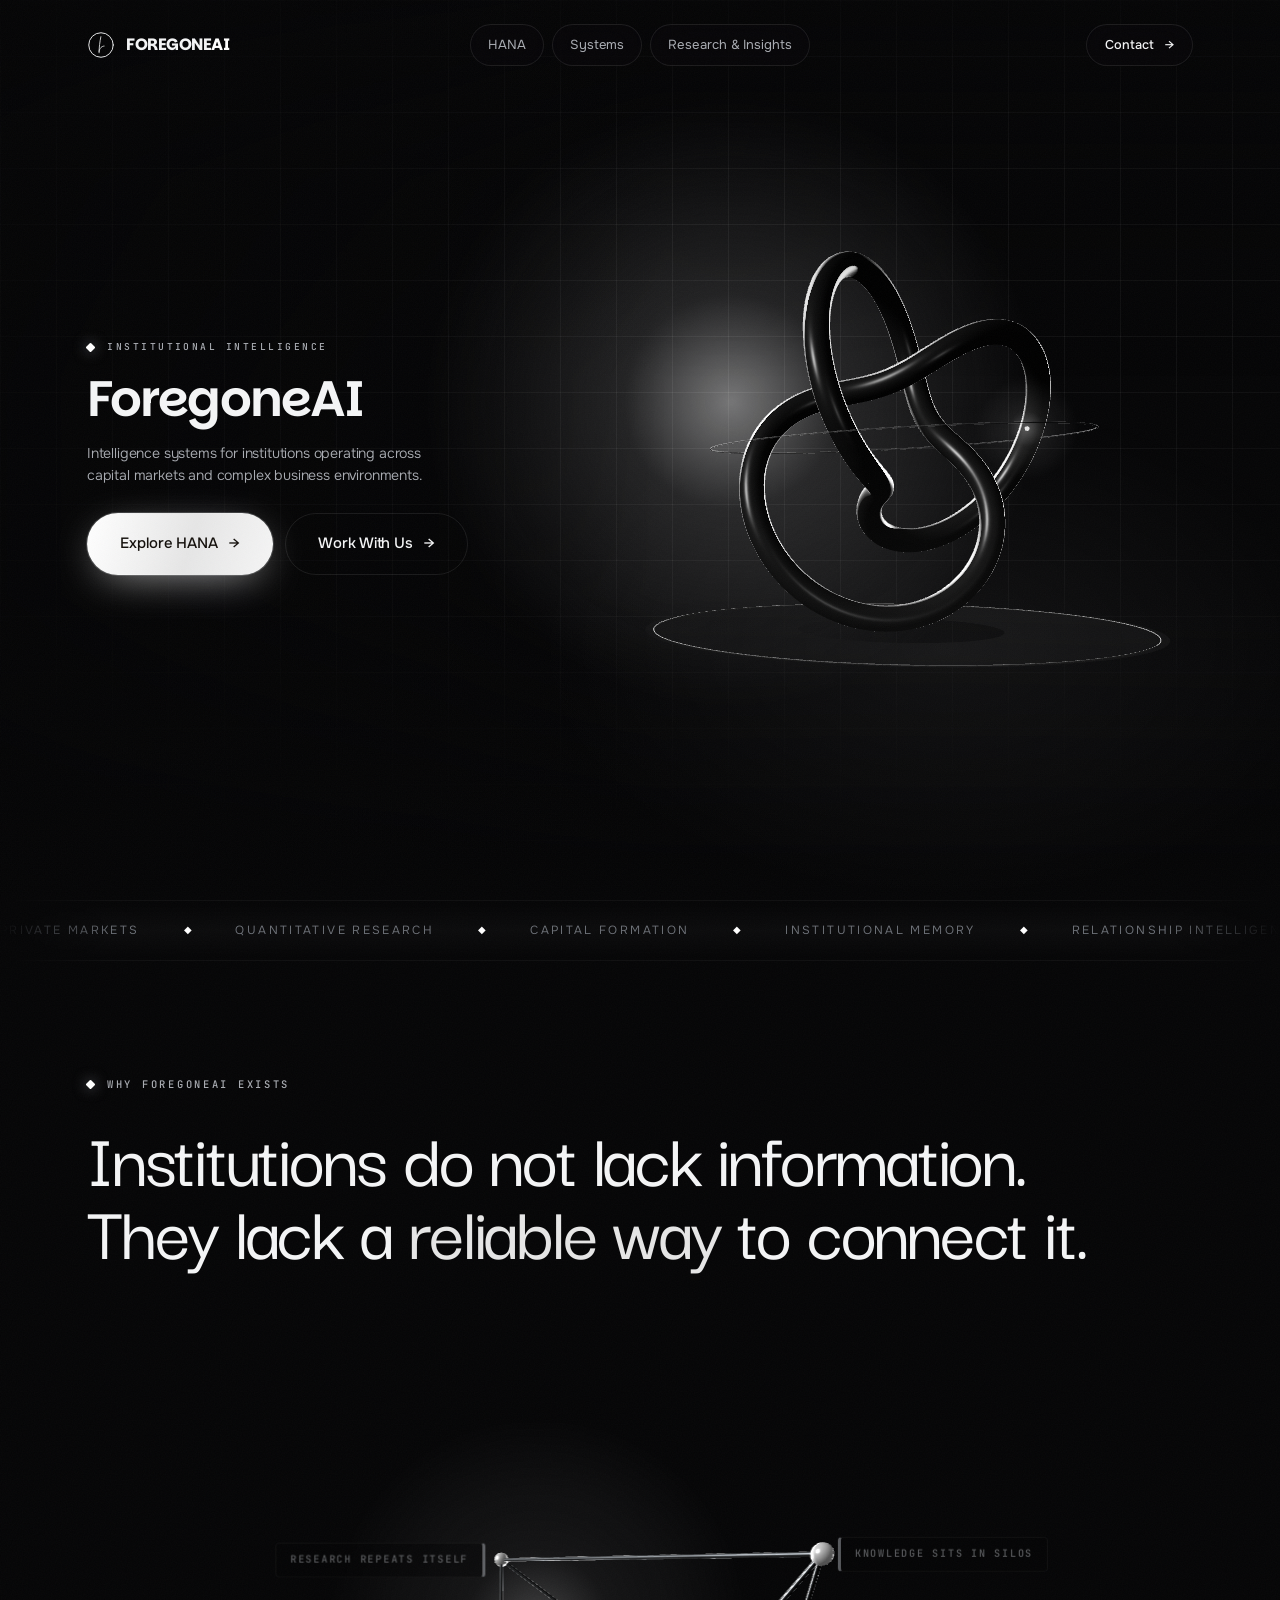
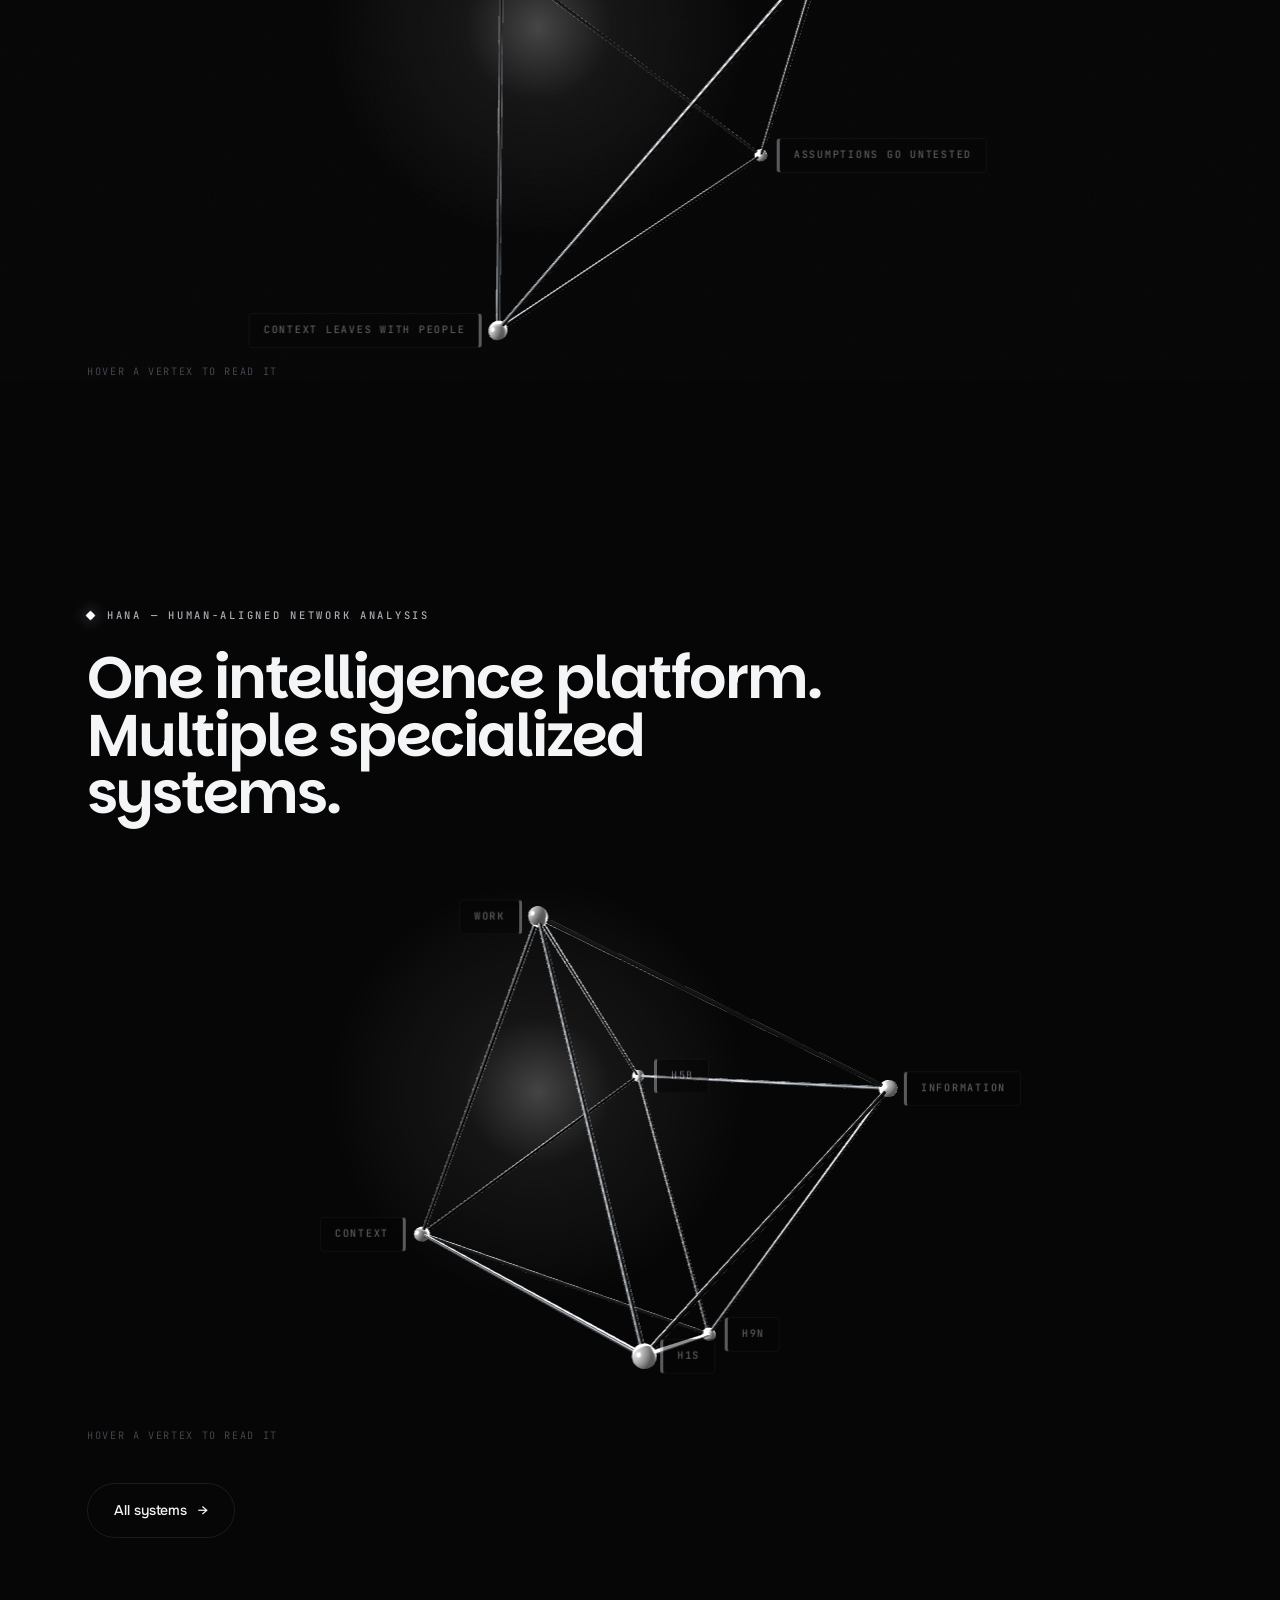
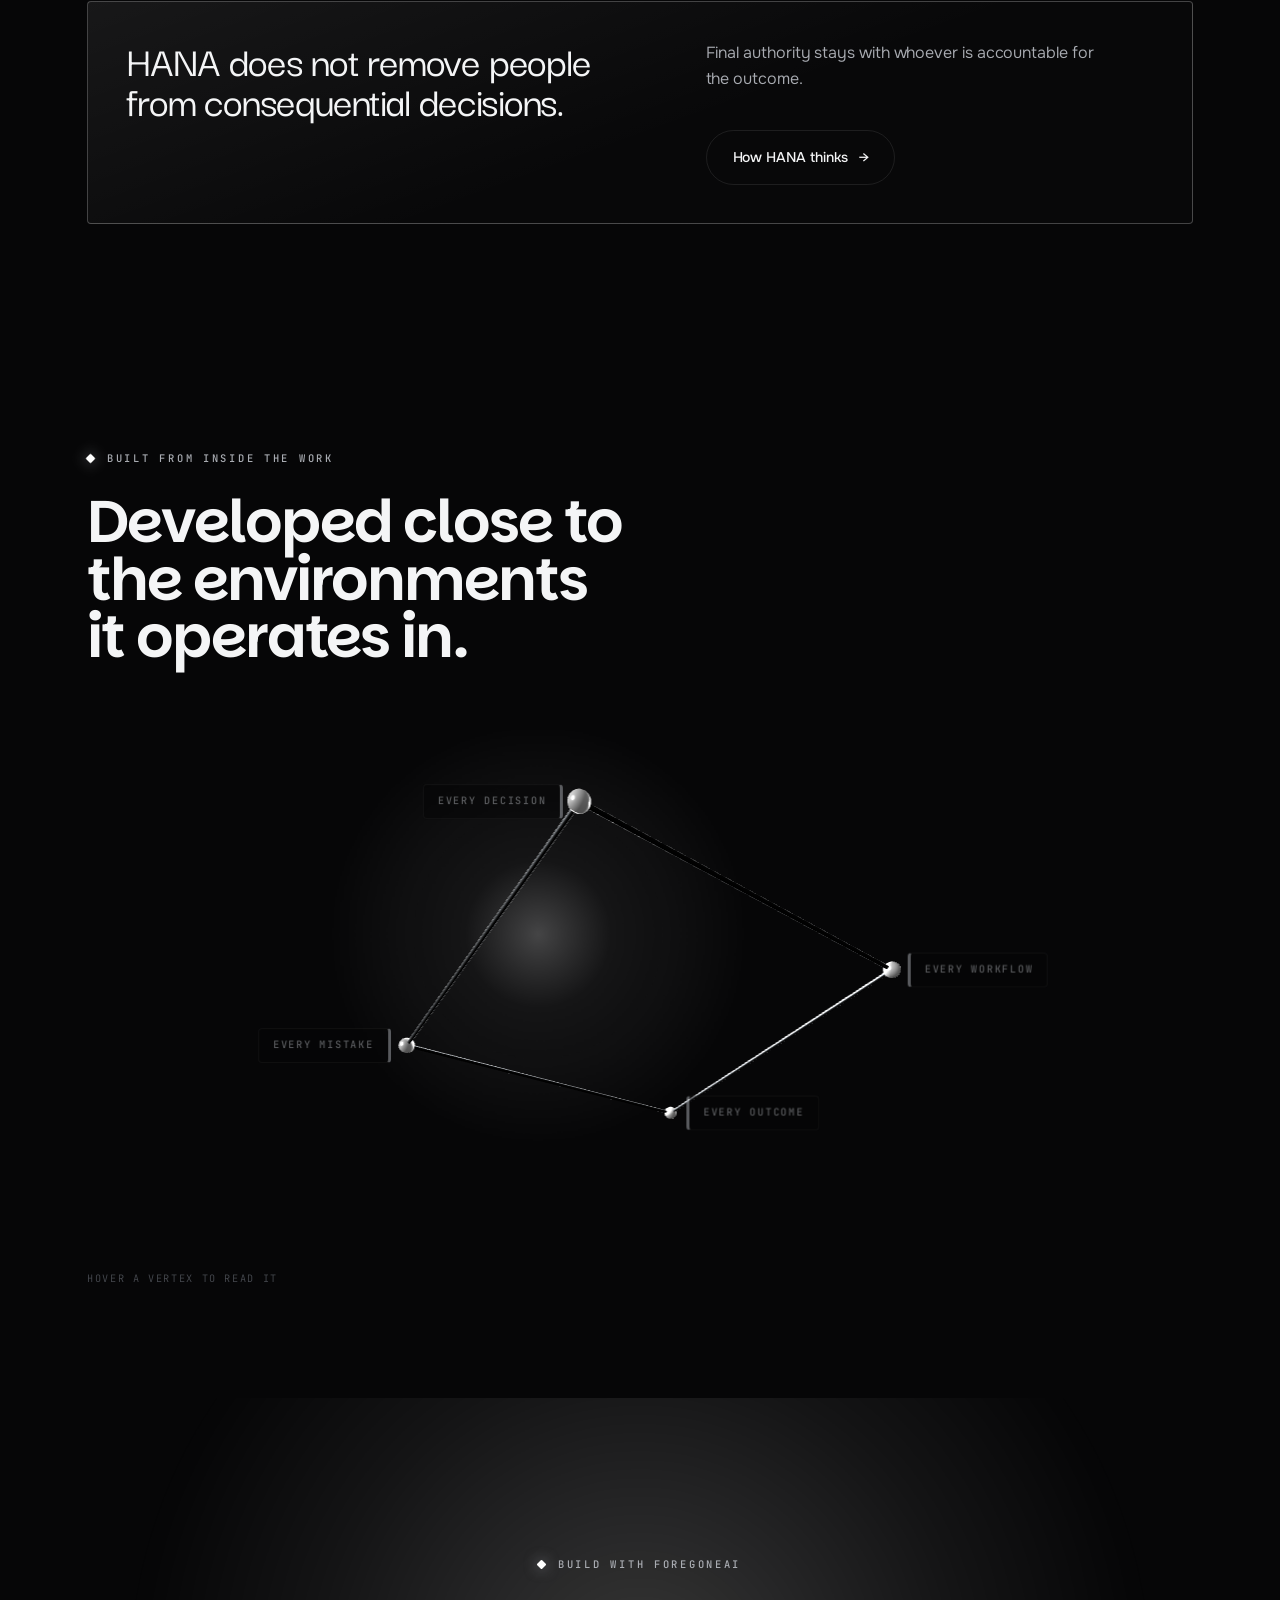
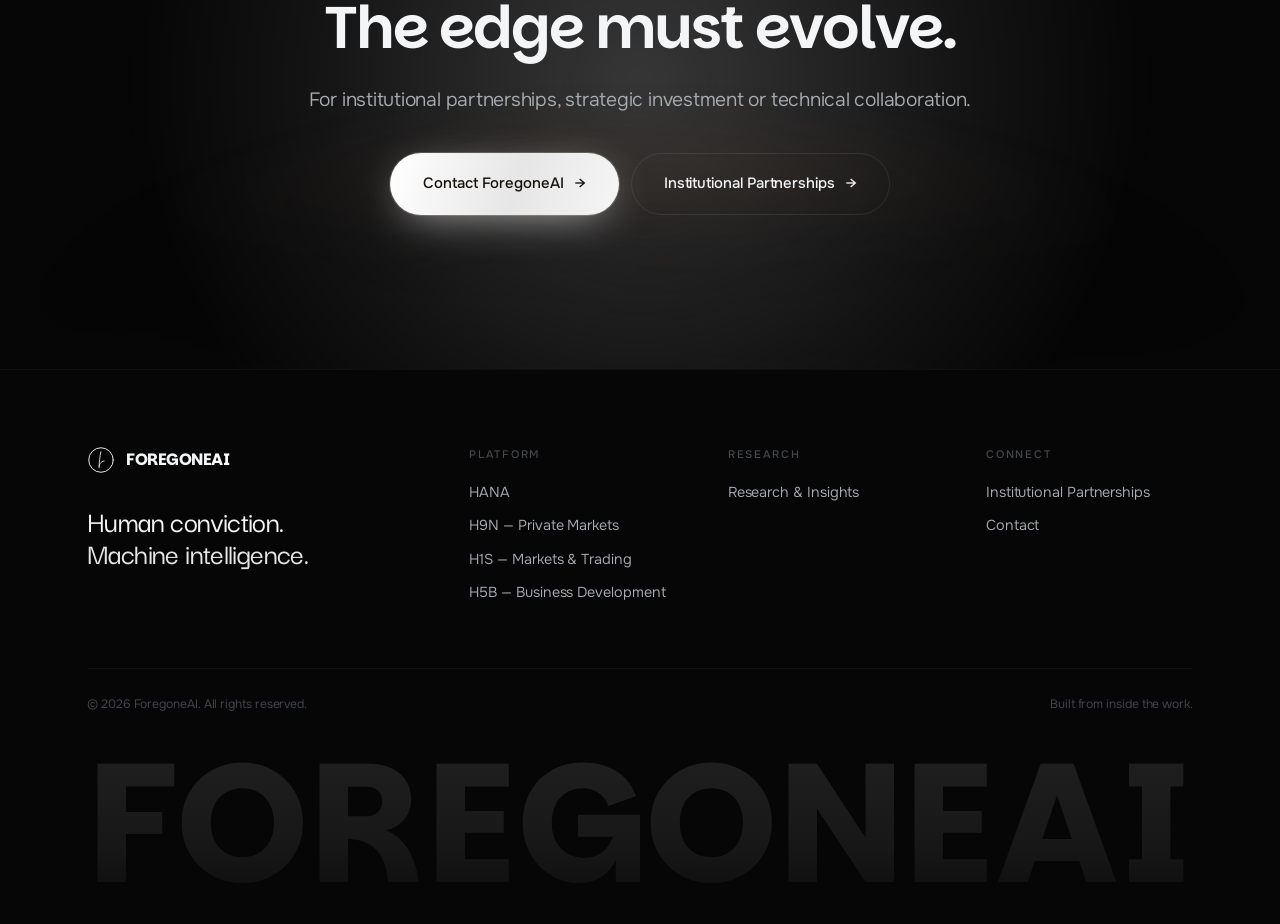
==== commit fa1365d5: "Redirect HANA to hanasi.io Point all HANA links to https://hanasi.io and turn /hana/ into a redirect" ====
--- a/index.html
+++ b/index.html
@@ -38,7 +38,7 @@
     </a>
     <nav aria-label="Primary">
       <ul class="nav__links">
-        <li><a href="hana/">HANA</a></li>
+        <li><a href="https://hanasi.io/">HANA</a></li>
         <li><a href="systems/">Systems</a></li>
         <li><a href="research/">Research &amp; Insights</a></li>
       </ul>
@@ -56,7 +56,7 @@
   <nav aria-label="Mobile">
     <ul class="drawer__links">
       <li><a href="./"><i>01</i> Home</a></li>
-      <li><a href="hana/"><i>02</i> HANA</a></li>
+      <li><a href="https://hanasi.io/"><i>02</i> HANA</a></li>
       <li><a href="systems/"><i>03</i> Systems</a></li>
       <li><a href="research/"><i>04</i> Research &amp; Insights</a></li>
       <li><a href="contact/"><i>05</i> Contact</a></li>
@@ -87,7 +87,7 @@
           and complex business environments.
         </p>
         <div class="btn-row" data-rv data-rv-delay="0.55">
-          <a class="btn btn--primary btn--lg" href="hana/">Explore HANA <span class="arw" aria-hidden="true">&rarr;</span></a>
+          <a class="btn btn--primary btn--lg" href="https://hanasi.io/">Explore HANA <span class="arw" aria-hidden="true">&rarr;</span></a>
           <a class="btn btn--lg" href="contact/">Work With Us <span class="arw" aria-hidden="true">&rarr;</span></a>
         </div>
       </div>
@@ -204,7 +204,7 @@
         </p>
         <div>
           <p class="body-lg">Final authority stays with whoever is accountable for the outcome.</p>
-          <div class="btn-row"><a class="btn" href="hana/">How HANA thinks <span class="arw" aria-hidden="true">&rarr;</span></a></div>
+          <div class="btn-row"><a class="btn" href="https://hanasi.io/">How HANA thinks <span class="arw" aria-hidden="true">&rarr;</span></a></div>
         </div>
       </div>
     </div>
@@ -280,7 +280,7 @@
       <div>
         <h4>Platform</h4>
         <ul>
-          <li><a href="hana/">HANA</a></li>
+          <li><a href="https://hanasi.io/">HANA</a></li>
           <li><a href="systems/#h9n">H9N &mdash; Private Markets</a></li>
           <li><a href="systems/#h1s">H1S &mdash; Markets &amp; Trading</a></li>
           <li><a href="systems/#h5b">H5B &mdash; Business Development</a></li>
--- a/assets/css/main.css
+++ b/assets/css/main.css
@@ -109,6 +109,8 @@
   outline-offset: 3px;
   border-radius: 2px;
 }
+/* a section link focuses the section itself, which needs no ring */
+[tabindex="-1"]:focus { outline: none; }
 
 /* Scrollbar */
 ::-webkit-scrollbar { width: 10px; }
